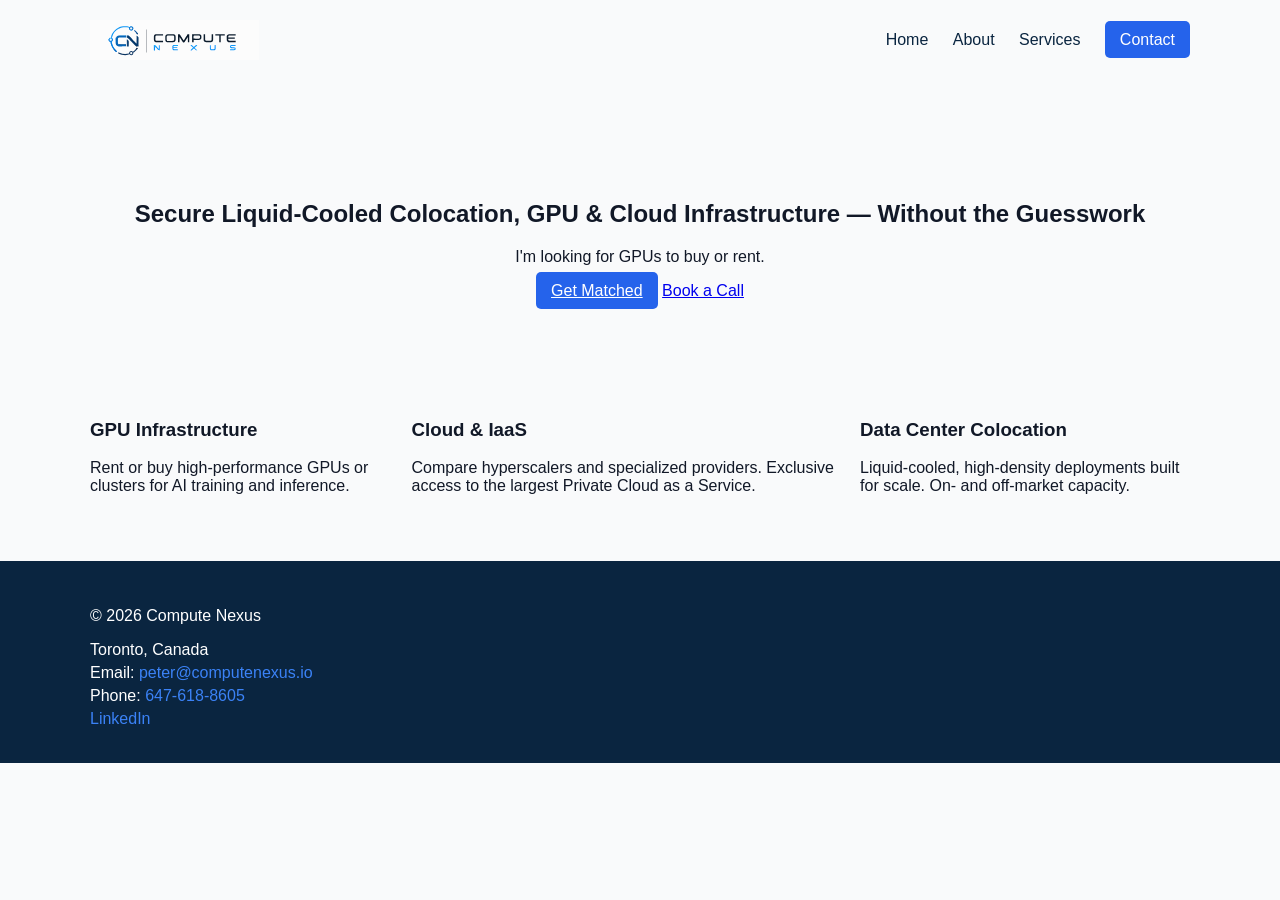
==== index.html @ 6c9318ee "Add files via upload Update homepage animation and mobile layout May 5 2026" ====
<!DOCTYPE html>
<html lang="en">
<head>
    <meta charset="UTF-8">
    <meta name="viewport" content="width=device-width, initial-scale=1.0">
    <title>Compute Nexus</title>

    <link rel="icon" type="image/png" href="assets/favicon-v2.png">
    <link href="https://fonts.googleapis.com/css2?family=Inter:wght@300;400;600;700&display=swap" rel="stylesheet">
    <link rel="stylesheet" href="css/styles.css">
</head>
<body>

<header>
    <div class="container nav">
        <img src="assets/logo.svg" alt="Compute Nexus Logo" class="logo">

        <nav>
            <a href="index.html">Home</a>
            <a href="about.html">About</a>
            <a href="services.html">Services</a>
            <a href="contact.html" class="btn">Contact</a>
        </nav>
    </div>
</header>

<section class="hero animated-bg">
    <div class="container hero-content">
        <h1>Secure Liquid-Cooled Colocation, GPU & Cloud Infrastructure — Without the Guesswork</h1>

        <p class="typing-line fade-line">
            <span id="typed-text"></span>
        </p>

        <div class="hero-buttons">
            <a href="contact.html" class="btn">Get Matched</a>
            <a href="contact.html" class="btn-outline">Book a Call</a>
        </div>
    </div>
</section>

<section class="features">
    <div class="container grid">
        <div class="card">
            <h3>GPU Infrastructure</h3>
            <p>Rent or buy high-performance GPUs or clusters for AI training and inference.</p>
        </div>

        <div class="card">
            <h3>Cloud & IaaS</h3>
            <p>Compare hyperscalers and specialized providers. Exclusive access to the largest Private Cloud as a Service.</p>
        </div>

        <div class="card">
            <h3>Data Center Colocation</h3>
            <p>Liquid-cooled, high-density deployments built for scale. On- and off-market capacity.</p>
        </div>
    </div>
</section>

<footer class="footer">
    <div class="container">
        <p>© 2026 Compute Nexus</p>
        <div class="footer-info">
            <p>Toronto, Canada</p>
            <p>Email: <a href="mailto:peter@computenexus.io">peter@computenexus.io</a></p>
            <p>Phone: <a href="tel:16476188605">647-618-8605</a></p>
            <p><a href="https://www.linkedin.com/company/compute-nexus/" target="_blank">LinkedIn</a></p>
        </div>
    </div>
</footer>

<script src="js/script.js"></script>
</body>
</html>
---- css/styles.css ----
body {
    font-family: Arial, sans-serif;
    margin: 0;
    background: #F9FAFB;
    color: #111827;
}

.container {
    width: 90%;
    max-width: 1100px;
    margin: auto;
}

.nav {
    display: flex;
    justify-content: space-between;
    align-items: center;
    padding: 20px 0;
}

.logo {
    height: 40px;
}

nav a {
    margin-left: 20px;
    text-decoration: none;
    color: #0A2540;
}

.btn {
    background: #2563EB;
    color: white;
    padding: 10px 15px;
    border-radius: 5px;
}

.hero {
    padding: 100px 0;
    text-align: center;
}

.grid {
    display: flex;
    gap: 20px;
}

.chatbox-placeholder {
    border: 2px dashed #ccc;
    padding: 40px;
    margin-top: 20px;
}

/* FORM */
form input, form textarea {
    display: block;
    width: 100%;
    margin-bottom: 10px;
    padding: 10px;
}

/* FOOTER */
.footer {
    background: #0A2540;
    color: white;
    padding: 30px 0;
    margin-top: 50px;
}

.footer a {
    color: #3B82F6;
    text-decoration: none;
}

.footer-info p {
    margin: 5px 0;
}
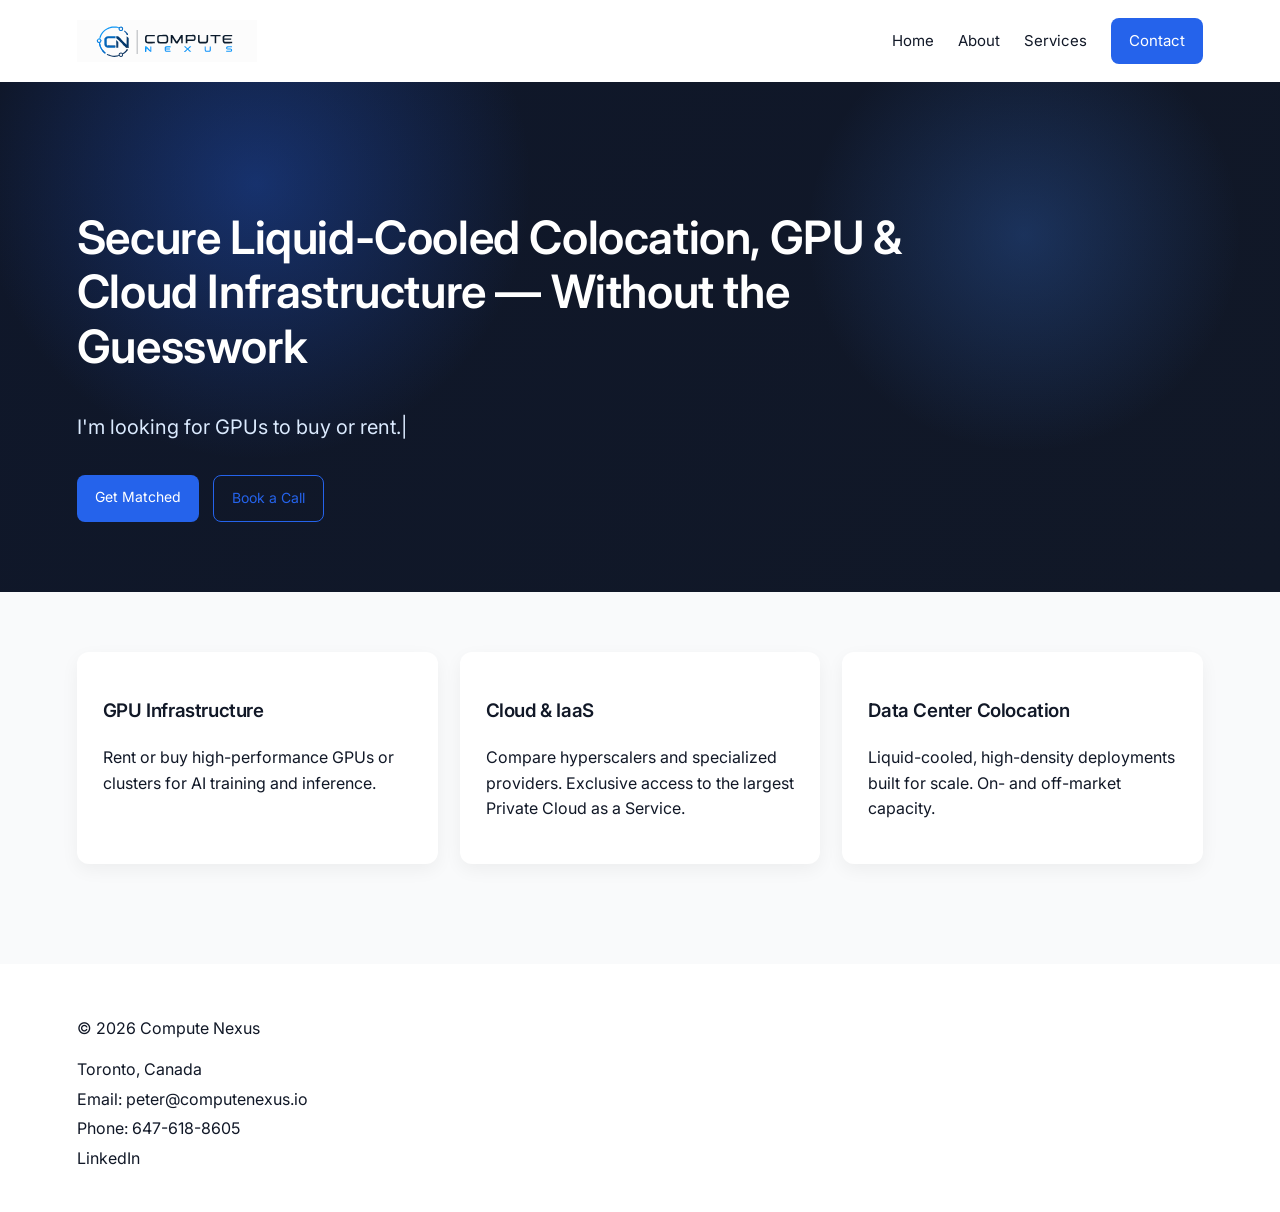
==== commit 314891f7: "Add files via upload corrected type animation and phone view (again)" ====
--- a/index.html
+++ b/index.html
@@ -15,11 +15,11 @@
     <div class="container nav">
         <img src="assets/logo.svg" alt="Compute Nexus Logo" class="logo">
 
-        <nav>
+        <nav class="main-nav">
             <a href="index.html">Home</a>
             <a href="about.html">About</a>
             <a href="services.html">Services</a>
-            <a href="contact.html" class="btn">Contact</a>
+            <a href="contact.html" class="btn nav-btn">Contact</a>
         </nav>
     </div>
 </header>
@@ -28,8 +28,8 @@
     <div class="container hero-content">
         <h1>Secure Liquid-Cooled Colocation, GPU & Cloud Infrastructure — Without the Guesswork</h1>
 
-        <p class="typing-line fade-line">
-            <span id="typed-text"></span>
+        <p class="typing-line">
+            <span id="typed-text"></span><span class="cursor">|</span>
         </p>
 
         <div class="hero-buttons">
--- a/css/styles.css
+++ b/css/styles.css
@@ -1,77 +1,231 @@
 body {
-    font-family: Arial, sans-serif;
+    font-family: 'Inter', sans-serif;
     margin: 0;
     background: #F9FAFB;
     color: #111827;
+    line-height: 1.6;
 }
 
 .container {
-    width: 90%;
-    max-width: 1100px;
-    margin: auto;
+    width: 88%;
+    max-width: 1180px;
+    margin: 0 auto;
+}
+
+h1, h2, h3 {
+    font-weight: 600;
+    letter-spacing: -0.4px;
+}
+
+a {
+    text-decoration: none;
+    color: inherit;
+}
+
+/* Header */
+header {
+    padding: 18px 0;
+    background: #ffffff;
+    position: sticky;
+    top: 0;
+    z-index: 50;
 }
 
 .nav {
     display: flex;
+    align-items: center;
     justify-content: space-between;
+}
+
+.logo {
+    max-width: 180px;
+    height: auto;
+}
+
+.main-nav {
+    display: flex;
     align-items: center;
-    padding: 20px 0;
-}
-
-.logo {
-    height: 40px;
-}
-
-nav a {
-    margin-left: 20px;
-    text-decoration: none;
-    color: #0A2540;
+    gap: 24px;
+    flex-wrap: nowrap;
+}
+
+.main-nav a {
+    font-size: 15px;
+    white-space: nowrap;
+}
+
+/* Buttons */
+.btn,
+.btn-outline {
+    padding: 11px 18px;
+    border-radius: 8px;
+    font-size: 14px;
+    display: inline-block;
+    white-space: nowrap;
 }
 
 .btn {
     background: #2563EB;
     color: white;
-    padding: 10px 15px;
-    border-radius: 5px;
-}
-
+}
+
+.btn-outline {
+    border: 1px solid #2563EB;
+    color: #2563EB;
+}
+
+/* Hero */
 .hero {
-    padding: 100px 0;
-    text-align: center;
+    padding: 90px 0 70px;
+    color: white;
+    background:
+        radial-gradient(circle at 20% 20%, rgba(37,99,235,0.35), transparent 25%),
+        radial-gradient(circle at 80% 30%, rgba(59,130,246,0.25), transparent 20%),
+        linear-gradient(135deg, #0f172a 0%, #111827 100%);
+}
+
+.hero h1 {
+    font-size: 46px;
+    line-height: 1.18;
+    max-width: 920px;
+}
+
+.typing-line {
+    font-size: 20px;
+    margin-top: 18px;
+    min-height: 36px;
+    color: #dbeafe;
+}
+
+.cursor {
+    animation: blink 0.9s infinite;
+}
+
+@keyframes blink {
+    50% {
+        opacity: 0;
+    }
+}
+
+.hero-buttons {
+    margin-top: 28px;
+    display: flex;
+    gap: 14px;
+}
+
+/* Features */
+.features {
+    padding: 60px 0;
 }
 
 .grid {
-    display: flex;
-    gap: 20px;
-}
-
-.chatbox-placeholder {
-    border: 2px dashed #ccc;
-    padding: 40px;
-    margin-top: 20px;
-}
-
-/* FORM */
-form input, form textarea {
-    display: block;
+    display: grid;
+    grid-template-columns: repeat(3, 1fr);
+    gap: 22px;
+}
+
+.card {
+    background: white;
+    padding: 26px;
+    border-radius: 12px;
+    box-shadow: 0 6px 18px rgba(0,0,0,0.05);
+}
+
+/* Footer */
+.footer {
+    padding: 36px 0;
+    background: #ffffff;
+    margin-top: 40px;
+}
+
+.footer-info p {
+    margin: 4px 0;
+}
+
+/* Forms */
+form input,
+form textarea,
+button {
     width: 100%;
-    margin-bottom: 10px;
-    padding: 10px;
-}
-
-/* FOOTER */
-.footer {
-    background: #0A2540;
+    box-sizing: border-box;
+    padding: 12px;
+    margin-bottom: 12px;
+    border-radius: 8px;
+    border: 1px solid #d1d5db;
+    font-family: inherit;
+}
+
+button {
+    background: #2563EB;
     color: white;
-    padding: 30px 0;
-    margin-top: 50px;
-}
-
-.footer a {
-    color: #3B82F6;
-    text-decoration: none;
-}
-
-.footer-info p {
-    margin: 5px 0;
+    border: none;
+    cursor: pointer;
+}
+
+/* Mobile */
+@media (max-width: 768px) {
+
+    .container {
+        width: 92%;
+    }
+
+    .nav {
+        flex-direction: column;
+        gap: 14px;
+    }
+
+    .main-nav {
+        width: 100%;
+        display: grid;
+        grid-template-columns: repeat(2, auto);
+        justify-content: center;
+        gap: 10px 12px;
+    }
+
+    .main-nav a {
+        text-align: center;
+        font-size: 14px;
+    }
+
+    .nav-btn {
+        padding-left: 14px;
+        padding-right: 14px;
+    }
+
+    .hero {
+        padding: 60px 0 48px;
+    }
+
+    .hero h1 {
+        font-size: 30px;
+        line-height: 1.22;
+        text-align: center;
+    }
+
+    .typing-line {
+        font-size: 16px;
+        text-align: center;
+        min-height: 56px;
+    }
+
+    .hero-buttons {
+        flex-direction: column;
+        align-items: center;
+    }
+
+    .grid {
+        grid-template-columns: 1fr;
+    }
+
+    .card {
+        padding: 20px;
+    }
+
+    .calendly-inline-widget {
+        height: 760px !important;
+    }
+
+    .logo {
+        max-width: 170px;
+    }
 }
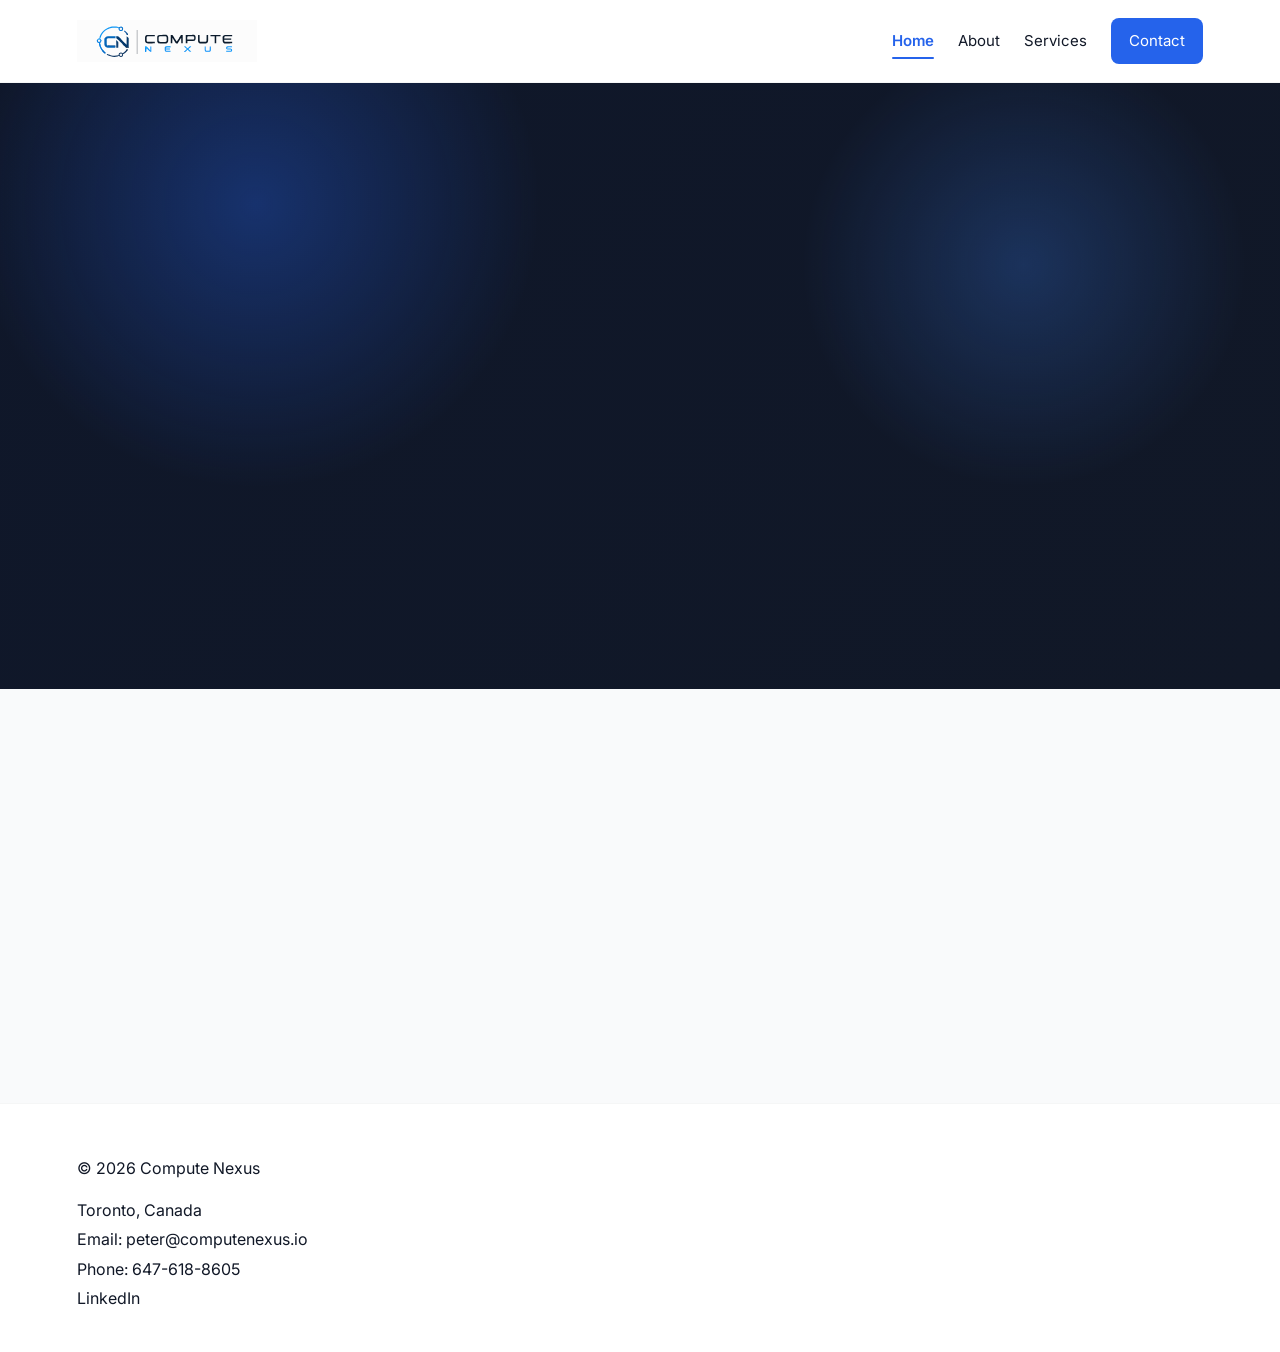
==== commit f9b5a1f1: "Add files via upload May 6th 2026, lots of tweaks" ====
--- a/index.html
+++ b/index.html
@@ -3,7 +3,9 @@
 <head>
     <meta charset="UTF-8">
     <meta name="viewport" content="width=device-width, initial-scale=1.0">
-    <title>Compute Nexus</title>
+    <title>Compute Nexus | GPU, Cloud & Colocation Advisory in Canada and the US</title>
+
+    <meta name="description" content="Toronto-based infrastructure advisory specializing in GPU sourcing, liquid-cooled colocation, cloud services, and AI-ready infrastructure across North America.">
 
     <link rel="icon" type="image/png" href="assets/favicon-v2.png">
     <link href="https://fonts.googleapis.com/css2?family=Inter:wght@300;400;600;700&display=swap" rel="stylesheet">
@@ -16,7 +18,7 @@
         <img src="assets/logo.svg" alt="Compute Nexus Logo" class="logo">
 
         <nav class="main-nav">
-            <a href="index.html">Home</a>
+            <a href="index.html" class="active">Home</a>
             <a href="about.html">About</a>
             <a href="services.html">Services</a>
             <a href="contact.html" class="btn nav-btn">Contact</a>
@@ -24,12 +26,18 @@
     </div>
 </header>
 
-<section class="hero animated-bg">
-    <div class="container hero-content">
+<section class="hero hero-home">
+    <div class="container hero-content fade-in">
         <h1>Secure Liquid-Cooled Colocation, GPU & Cloud Infrastructure — Without the Guesswork</h1>
 
         <p class="typing-line">
             <span id="typed-text"></span><span class="cursor">|</span>
+        </p>
+
+        <p style="max-width:760px; margin-top:18px;">
+            Toronto-based and North America focused, Compute Nexus provides
+            Canadian colocation consulting, North American GPU rental and sale,
+            and access to specialized global private cloud infrastructure.
         </p>
 
         <div class="hero-buttons">
@@ -41,19 +49,19 @@
 
 <section class="features">
     <div class="container grid">
-        <div class="card">
+        <div class="card fade-in">
             <h3>GPU Infrastructure</h3>
-            <p>Rent or buy high-performance GPUs or clusters for AI training and inference.</p>
+            <p>North American GPU rental and sale for AI training, inference, and large-scale compute workloads.</p>
         </div>
 
-        <div class="card">
+        <div class="card fade-in">
             <h3>Cloud & IaaS</h3>
-            <p>Compare hyperscalers and specialized providers. Exclusive access to the largest Private Cloud as a Service.</p>
+            <p>Compare hyperscalers and specialized providers. Access a global private cloud infrastructure broker model with flexible monthly terms.</p>
         </div>
 
-        <div class="card">
+        <div class="card fade-in">
             <h3>Data Center Colocation</h3>
-            <p>Liquid-cooled, high-density deployments built for scale. On- and off-market capacity.</p>
+            <p>Canadian colocation consulting for liquid-cooled, high-density deployments with on- and off-market capacity.</p>
         </div>
     </div>
 </section>
--- a/css/styles.css
+++ b/css/styles.css
@@ -25,10 +25,13 @@
 /* Header */
 header {
     padding: 18px 0;
-    background: #ffffff;
+    background: rgba(255, 255, 255, 0.92);
+    backdrop-filter: blur(8px);
+    -webkit-backdrop-filter: blur(8px);
     position: sticky;
     top: 0;
     z-index: 50;
+    border-bottom: 1px solid rgba(17, 24, 39, 0.04);
 }
 
 .nav {
@@ -52,6 +55,28 @@
 .main-nav a {
     font-size: 15px;
     white-space: nowrap;
+    transition: color 0.22s ease;
+}
+
+/* Active navigation */
+.main-nav a.active {
+    color: #2563EB;
+    font-weight: 600;
+}
+
+.main-nav a.active:not(.btn) {
+    position: relative;
+}
+
+.main-nav a.active:not(.btn)::after {
+    content: "";
+    position: absolute;
+    left: 0;
+    bottom: -6px;
+    width: 100%;
+    height: 2px;
+    background: #2563EB;
+    border-radius: 2px;
 }
 
 /* Buttons */
@@ -62,6 +87,9 @@
     font-size: 14px;
     display: inline-block;
     white-space: nowrap;
+    transition:
+        transform 0.22s ease,
+        box-shadow 0.22s ease;
 }
 
 .btn {
@@ -74,8 +102,15 @@
     color: #2563EB;
 }
 
-/* Hero */
+.btn:hover,
+.btn-outline:hover {
+    transform: translateY(-2px);
+}
+
+/* Homepage hero */
 .hero {
+    position: relative;
+    overflow: hidden;
     padding: 90px 0 70px;
     color: white;
     background:
@@ -113,33 +148,165 @@
     gap: 14px;
 }
 
-/* Features */
+/* Interior page hero */
+.page-hero {
+    position: relative;
+    overflow: hidden;
+    padding: 70px 0 50px;
+    color: white;
+    background: linear-gradient(135deg, #0f172a 0%, #111827 100%);
+}
+
+.page-hero::before,
+.page-hero::after {
+    content: "";
+    position: absolute;
+    inset: -20%;
+    pointer-events: none;
+}
+
+.page-hero::before {
+    background:
+        radial-gradient(circle at 25% 30%, rgba(37,99,235,0.40), transparent 20%),
+        radial-gradient(circle at 70% 70%, rgba(59,130,246,0.20), transparent 18%);
+    animation: heroFloatOne 18s ease-in-out infinite alternate;
+}
+
+.page-hero::after {
+    background:
+        radial-gradient(circle at 80% 25%, rgba(59,130,246,0.25), transparent 18%),
+        radial-gradient(circle at 40% 80%, rgba(37,99,235,0.18), transparent 16%);
+    animation: heroFloatTwo 22s ease-in-out infinite alternate;
+}
+
+.page-hero .container {
+    position: relative;
+    z-index: 2;
+}
+
+.page-hero h1 {
+    font-size: 42px;
+    line-height: 1.18;
+    max-width: 850px;
+}
+
+.page-hero p {
+    font-size: 18px;
+    color: #dbeafe;
+    max-width: 760px;
+    margin-top: 14px;
+}
+
+/* Hero variations */
+.hero-home::before {
+    animation-duration: 18s;
+}
+
+.hero-about::before {
+    opacity: 0.48;
+    animation-duration: 24s;
+}
+
+.hero-about::after {
+    opacity: 0.42;
+    animation-duration: 28s;
+}
+
+.hero-services::before {
+    opacity: 0.62;
+    animation-duration: 16s;
+}
+
+.hero-services::after {
+    opacity: 0.50;
+    animation-duration: 20s;
+}
+
+.hero-contact::before {
+    opacity: 0.44;
+    animation-duration: 26s;
+}
+
+.hero-contact::after {
+    opacity: 0.36;
+    animation-duration: 30s;
+}
+
+/* Hero animation */
+@keyframes heroFloatOne {
+    0% {
+        transform: translate3d(0, 0, 0) scale(1);
+    }
+    100% {
+        transform: translate3d(-24px, 18px, 0) scale(1.06);
+    }
+}
+
+@keyframes heroFloatTwo {
+    0% {
+        transform: translate3d(0, 0, 0) scale(1);
+    }
+    100% {
+        transform: translate3d(22px, -16px, 0) scale(1.04);
+    }
+}
+
+/* Sections */
+.page-section,
 .features {
-    padding: 60px 0;
-}
-
+    padding: 56px 0;
+}
+
+.page-section p,
+.page-section li {
+    font-size: 18px;
+    line-height: 1.7;
+}
+
+.page-section ul {
+    padding-left: 20px;
+}
+
+/* Grid */
 .grid {
     display: grid;
     grid-template-columns: repeat(3, 1fr);
     gap: 22px;
 }
 
+/* Cards */
 .card {
     background: white;
     padding: 26px;
     border-radius: 12px;
     box-shadow: 0 6px 18px rgba(0,0,0,0.05);
-}
-
-/* Footer */
-.footer {
-    padding: 36px 0;
-    background: #ffffff;
-    margin-top: 40px;
-}
-
-.footer-info p {
-    margin: 4px 0;
+    border: 1px solid rgba(17, 24, 39, 0.04);
+    transition:
+        transform 0.28s ease,
+        box-shadow 0.28s ease,
+        border-color 0.28s ease;
+    will-change: transform;
+    margin-bottom: 22px;
+}
+
+.card:hover {
+    transform: translateY(-6px);
+    box-shadow: 0 14px 32px rgba(0, 0, 0, 0.09);
+    border-color: rgba(37, 99, 235, 0.10);
+}
+
+/* Fade in */
+.fade-in {
+    opacity: 0;
+    transform: translateY(18px);
+    transition:
+        opacity 0.65s ease,
+        transform 0.65s ease;
+}
+
+.fade-in.visible {
+    opacity: 1;
+    transform: translateY(0);
 }
 
 /* Forms */
@@ -153,6 +320,12 @@
     border-radius: 8px;
     border: 1px solid #d1d5db;
     font-family: inherit;
+    font-size: 15px;
+}
+
+textarea {
+    min-height: 140px;
+    resize: vertical;
 }
 
 button {
@@ -160,6 +333,18 @@
     color: white;
     border: none;
     cursor: pointer;
+}
+
+/* Footer */
+.footer {
+    padding: 36px 0;
+    background: #ffffff;
+    margin-top: 40px;
+    border-top: 1px solid rgba(17, 24, 39, 0.04);
+}
+
+.footer-info p {
+    margin: 4px 0;
 }
 
 /* Mobile */
@@ -192,20 +377,23 @@
         padding-right: 14px;
     }
 
-    .hero {
-        padding: 60px 0 48px;
-    }
-
-    .hero h1 {
+    .hero,
+    .page-hero {
+        padding: 52px 0 42px;
+    }
+
+    .hero h1,
+    .page-hero h1 {
         font-size: 30px;
         line-height: 1.22;
         text-align: center;
     }
 
-    .typing-line {
+    .typing-line,
+    .page-hero p {
         font-size: 16px;
         text-align: center;
-        min-height: 56px;
+        min-height: 54px;
     }
 
     .hero-buttons {
@@ -217,10 +405,20 @@
         grid-template-columns: 1fr;
     }
 
+    .page-section p,
+    .page-section li {
+        font-size: 17px;
+        line-height: 1.65;
+    }
+
     .card {
         padding: 20px;
     }
 
+    .card:active {
+        transform: translateY(-2px);
+    }
+
     .calendly-inline-widget {
         height: 760px !important;
     }
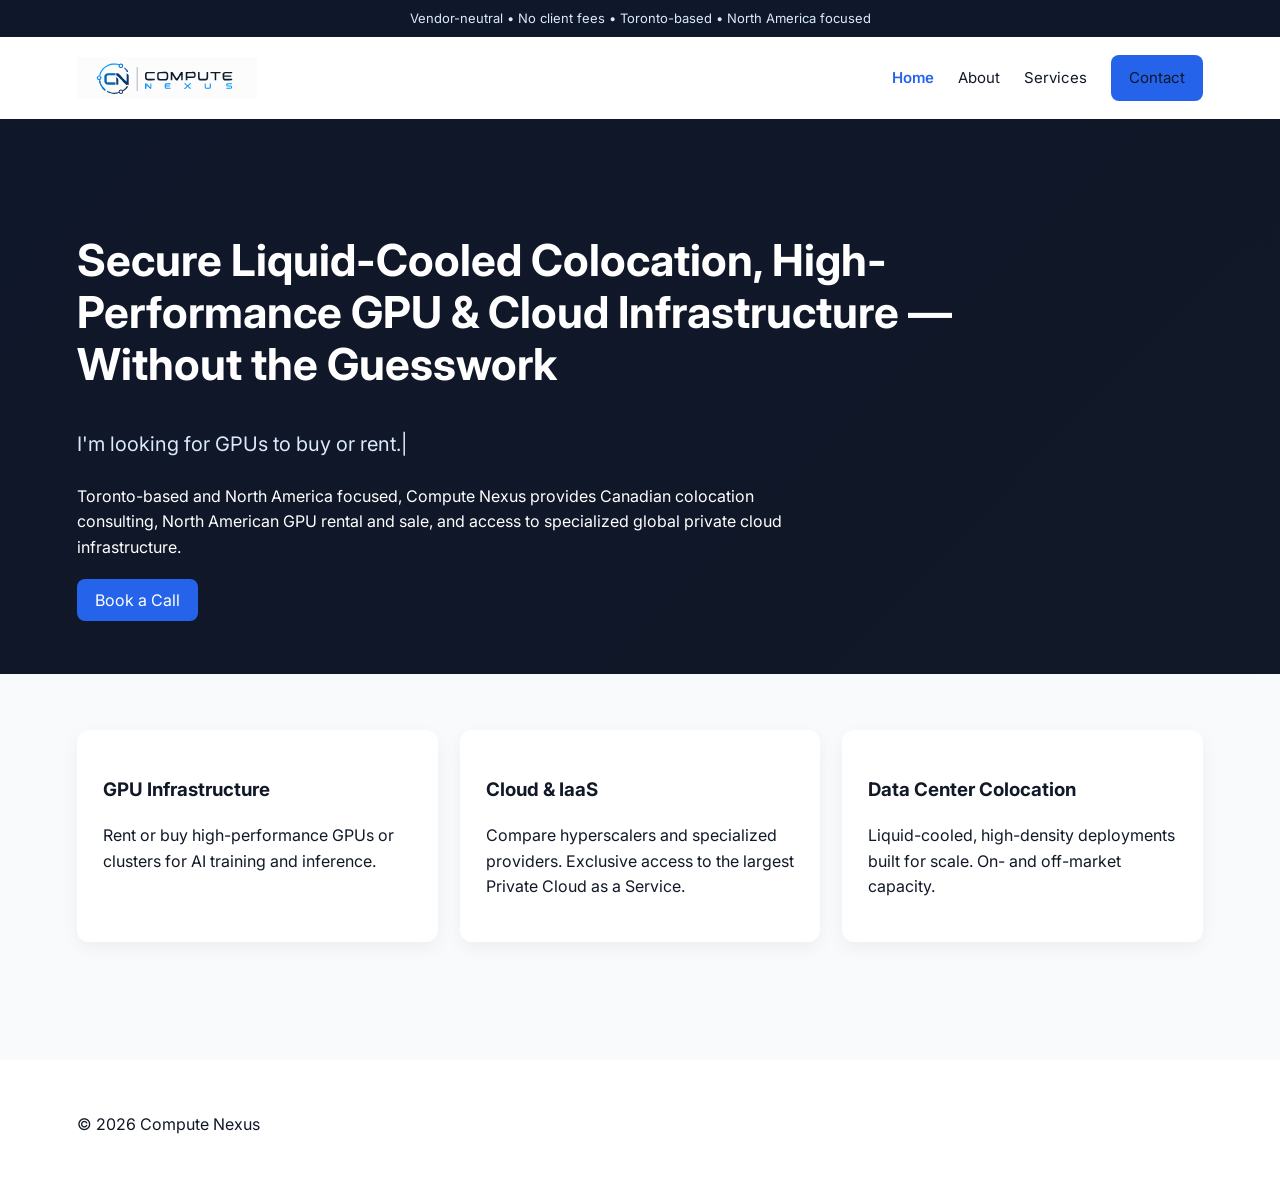
==== commit c0050245: "Add files via upload trying updates again" ====
--- a/index.html
+++ b/index.html
@@ -7,11 +7,24 @@
 
     <meta name="description" content="Toronto-based infrastructure advisory specializing in GPU sourcing, liquid-cooled colocation, cloud services, and AI-ready infrastructure across North America.">
 
+    <!-- Google tag (gtag.js) -->
+    <script async src="https://www.googletagmanager.com/gtag/js?id=G-DFV7FZLFPQ"></script>
+    <script>
+      window.dataLayer = window.dataLayer || [];
+      function gtag(){dataLayer.push(arguments);}
+      gtag('js', new Date());
+      gtag('config', 'G-DFV7FZLFPQ');
+    </script>
+
     <link rel="icon" type="image/png" href="assets/favicon-v2.png">
     <link href="https://fonts.googleapis.com/css2?family=Inter:wght@300;400;600;700&display=swap" rel="stylesheet">
     <link rel="stylesheet" href="css/styles.css">
 </head>
 <body>
+
+<div class="top-strip">
+    Vendor-neutral • No client fees • Toronto-based • North America focused
+</div>
 
 <header>
     <div class="container nav">
@@ -28,53 +41,57 @@
 
 <section class="hero hero-home">
     <div class="container hero-content fade-in">
-        <h1>Secure Liquid-Cooled Colocation, GPU & Cloud Infrastructure — Without the Guesswork</h1>
+
+        <h1>
+            Secure Liquid-Cooled Colocation, High-Performance GPU & Cloud Infrastructure — Without the Guesswork
+        </h1>
 
         <p class="typing-line">
             <span id="typed-text"></span><span class="cursor">|</span>
         </p>
 
         <p style="max-width:760px; margin-top:18px;">
-            Toronto-based and North America focused, Compute Nexus provides
-            Canadian colocation consulting, North American GPU rental and sale,
-            and access to specialized global private cloud infrastructure.
+            Toronto-based and North America focused, Compute Nexus provides Canadian colocation consulting,
+            North American GPU rental and sale, and access to specialized global private cloud infrastructure.
         </p>
 
         <div class="hero-buttons">
-            <a href="contact.html" class="btn">Get Matched</a>
-            <a href="contact.html" class="btn-outline">Book a Call</a>
+            <a href="contact.html" class="btn">Book a Call</a>
         </div>
+
     </div>
 </section>
 
 <section class="features">
     <div class="container grid">
+
         <div class="card fade-in">
             <h3>GPU Infrastructure</h3>
-            <p>North American GPU rental and sale for AI training, inference, and large-scale compute workloads.</p>
+            <p>
+                Rent or buy high-performance GPUs or clusters for AI training and inference.
+            </p>
         </div>
 
         <div class="card fade-in">
             <h3>Cloud & IaaS</h3>
-            <p>Compare hyperscalers and specialized providers. Access a global private cloud infrastructure broker model with flexible monthly terms.</p>
+            <p>
+                Compare hyperscalers and specialized providers. Exclusive access to the largest Private Cloud as a Service.
+            </p>
         </div>
 
         <div class="card fade-in">
             <h3>Data Center Colocation</h3>
-            <p>Canadian colocation consulting for liquid-cooled, high-density deployments with on- and off-market capacity.</p>
+            <p>
+                Liquid-cooled, high-density deployments built for scale. On- and off-market capacity.
+            </p>
         </div>
+
     </div>
 </section>
 
 <footer class="footer">
     <div class="container">
         <p>© 2026 Compute Nexus</p>
-        <div class="footer-info">
-            <p>Toronto, Canada</p>
-            <p>Email: <a href="mailto:peter@computenexus.io">peter@computenexus.io</a></p>
-            <p>Phone: <a href="tel:16476188605">647-618-8605</a></p>
-            <p><a href="https://www.linkedin.com/company/compute-nexus/" target="_blank">LinkedIn</a></p>
-        </div>
     </div>
 </footer>
 
--- a/css/styles.css
+++ b/css/styles.css
@@ -12,115 +12,72 @@
     margin: 0 auto;
 }
 
-h1, h2, h3 {
-    font-weight: 600;
-    letter-spacing: -0.4px;
+.top-strip {
+    background: #0f172a;
+    color: #dbeafe;
+    font-size: 13px;
+    padding: 8px 0;
+    text-align: center;
 }
 
-a {
-    text-decoration: none;
-    color: inherit;
-}
-
-/* Header */
 header {
     padding: 18px 0;
-    background: rgba(255, 255, 255, 0.92);
+    background: rgba(255,255,255,0.94);
     backdrop-filter: blur(8px);
-    -webkit-backdrop-filter: blur(8px);
     position: sticky;
     top: 0;
     z-index: 50;
-    border-bottom: 1px solid rgba(17, 24, 39, 0.04);
 }
 
 .nav {
     display: flex;
+    justify-content: space-between;
     align-items: center;
-    justify-content: space-between;
 }
 
 .logo {
     max-width: 180px;
-    height: auto;
 }
 
 .main-nav {
     display: flex;
+    gap: 24px;
     align-items: center;
-    gap: 24px;
-    flex-wrap: nowrap;
 }
 
 .main-nav a {
+    text-decoration: none;
+    color: #111827;
     font-size: 15px;
-    white-space: nowrap;
-    transition: color 0.22s ease;
 }
 
-/* Active navigation */
 .main-nav a.active {
     color: #2563EB;
     font-weight: 600;
 }
 
-.main-nav a.active:not(.btn) {
-    position: relative;
-}
-
-.main-nav a.active:not(.btn)::after {
-    content: "";
-    position: absolute;
-    left: 0;
-    bottom: -6px;
-    width: 100%;
-    height: 2px;
-    background: #2563EB;
-    border-radius: 2px;
-}
-
-/* Buttons */
-.btn,
-.btn-outline {
-    padding: 11px 18px;
-    border-radius: 8px;
-    font-size: 14px;
-    display: inline-block;
-    white-space: nowrap;
-    transition:
-        transform 0.22s ease,
-        box-shadow 0.22s ease;
+.main-nav a.btn.active {
+    color: white;
 }
 
 .btn {
     background: #2563EB;
     color: white;
+    padding: 11px 18px;
+    border-radius: 8px;
+    text-decoration: none;
 }
 
-.btn-outline {
-    border: 1px solid #2563EB;
-    color: #2563EB;
+.hero,
+.page-hero {
+    padding: 80px 0 60px;
+    background: linear-gradient(135deg, #0f172a 0%, #111827 100%);
+    color: white;
 }
 
-.btn:hover,
-.btn-outline:hover {
-    transform: translateY(-2px);
-}
-
-/* Homepage hero */
-.hero {
-    position: relative;
-    overflow: hidden;
-    padding: 90px 0 70px;
-    color: white;
-    background:
-        radial-gradient(circle at 20% 20%, rgba(37,99,235,0.35), transparent 25%),
-        radial-gradient(circle at 80% 30%, rgba(59,130,246,0.25), transparent 20%),
-        linear-gradient(135deg, #0f172a 0%, #111827 100%);
-}
-
-.hero h1 {
-    font-size: 46px;
+.hero h1,
+.page-hero h1 {
+    font-size: 44px;
     line-height: 1.18;
     max-width: 920px;
 }
@@ -132,184 +89,35 @@
     color: #dbeafe;
 }
 
-.cursor {
-    animation: blink 0.9s infinite;
+.hero-buttons {
+    margin-top: 28px;
 }
 
-@keyframes blink {
-    50% {
-        opacity: 0;
-    }
-}
-
-.hero-buttons {
-    margin-top: 28px;
-    display: flex;
-    gap: 14px;
-}
-
-/* Interior page hero */
-.page-hero {
-    position: relative;
-    overflow: hidden;
-    padding: 70px 0 50px;
-    color: white;
-    background: linear-gradient(135deg, #0f172a 0%, #111827 100%);
-}
-
-.page-hero::before,
-.page-hero::after {
-    content: "";
-    position: absolute;
-    inset: -20%;
-    pointer-events: none;
-}
-
-.page-hero::before {
-    background:
-        radial-gradient(circle at 25% 30%, rgba(37,99,235,0.40), transparent 20%),
-        radial-gradient(circle at 70% 70%, rgba(59,130,246,0.20), transparent 18%);
-    animation: heroFloatOne 18s ease-in-out infinite alternate;
-}
-
-.page-hero::after {
-    background:
-        radial-gradient(circle at 80% 25%, rgba(59,130,246,0.25), transparent 18%),
-        radial-gradient(circle at 40% 80%, rgba(37,99,235,0.18), transparent 16%);
-    animation: heroFloatTwo 22s ease-in-out infinite alternate;
-}
-
-.page-hero .container {
-    position: relative;
-    z-index: 2;
-}
-
-.page-hero h1 {
-    font-size: 42px;
-    line-height: 1.18;
-    max-width: 850px;
-}
-
-.page-hero p {
-    font-size: 18px;
-    color: #dbeafe;
-    max-width: 760px;
-    margin-top: 14px;
-}
-
-/* Hero variations */
-.hero-home::before {
-    animation-duration: 18s;
-}
-
-.hero-about::before {
-    opacity: 0.48;
-    animation-duration: 24s;
-}
-
-.hero-about::after {
-    opacity: 0.42;
-    animation-duration: 28s;
-}
-
-.hero-services::before {
-    opacity: 0.62;
-    animation-duration: 16s;
-}
-
-.hero-services::after {
-    opacity: 0.50;
-    animation-duration: 20s;
-}
-
-.hero-contact::before {
-    opacity: 0.44;
-    animation-duration: 26s;
-}
-
-.hero-contact::after {
-    opacity: 0.36;
-    animation-duration: 30s;
-}
-
-/* Hero animation */
-@keyframes heroFloatOne {
-    0% {
-        transform: translate3d(0, 0, 0) scale(1);
-    }
-    100% {
-        transform: translate3d(-24px, 18px, 0) scale(1.06);
-    }
-}
-
-@keyframes heroFloatTwo {
-    0% {
-        transform: translate3d(0, 0, 0) scale(1);
-    }
-    100% {
-        transform: translate3d(22px, -16px, 0) scale(1.04);
-    }
-}
-
-/* Sections */
-.page-section,
-.features {
+.features,
+.page-section {
     padding: 56px 0;
 }
 
-.page-section p,
-.page-section li {
-    font-size: 18px;
-    line-height: 1.7;
-}
-
-.page-section ul {
-    padding-left: 20px;
-}
-
-/* Grid */
 .grid {
     display: grid;
     grid-template-columns: repeat(3, 1fr);
     gap: 22px;
 }
 
-/* Cards */
 .card {
     background: white;
     padding: 26px;
     border-radius: 12px;
     box-shadow: 0 6px 18px rgba(0,0,0,0.05);
-    border: 1px solid rgba(17, 24, 39, 0.04);
-    transition:
-        transform 0.28s ease,
-        box-shadow 0.28s ease,
-        border-color 0.28s ease;
-    will-change: transform;
     margin-bottom: 22px;
 }
 
-.card:hover {
-    transform: translateY(-6px);
-    box-shadow: 0 14px 32px rgba(0, 0, 0, 0.09);
-    border-color: rgba(37, 99, 235, 0.10);
+.footer {
+    padding: 36px 0;
+    background: white;
+    margin-top: 40px;
 }
 
-/* Fade in */
-.fade-in {
-    opacity: 0;
-    transform: translateY(18px);
-    transition:
-        opacity 0.65s ease,
-        transform 0.65s ease;
-}
-
-.fade-in.visible {
-    opacity: 1;
-    transform: translateY(0);
-}
-
-/* Forms */
 form input,
 form textarea,
 button {
@@ -320,12 +128,6 @@
     border-radius: 8px;
     border: 1px solid #d1d5db;
     font-family: inherit;
-    font-size: 15px;
-}
-
-textarea {
-    min-height: 140px;
-    resize: vertical;
 }
 
 button {
@@ -335,25 +137,12 @@
     cursor: pointer;
 }
 
-/* Footer */
-.footer {
-    padding: 36px 0;
-    background: #ffffff;
-    margin-top: 40px;
-    border-top: 1px solid rgba(17, 24, 39, 0.04);
+.email-direct {
+    margin-top: 16px;
+    font-size: 15px;
 }
 
-.footer-info p {
-    margin: 4px 0;
-}
-
-/* Mobile */
 @media (max-width: 768px) {
-
-    .container {
-        width: 92%;
-    }
-
     .nav {
         flex-direction: column;
         gap: 14px;
@@ -367,63 +156,13 @@
         gap: 10px 12px;
     }
 
-    .main-nav a {
-        text-align: center;
-        font-size: 14px;
-    }
-
-    .nav-btn {
-        padding-left: 14px;
-        padding-right: 14px;
-    }
-
-    .hero,
-    .page-hero {
-        padding: 52px 0 42px;
-    }
-
     .hero h1,
     .page-hero h1 {
         font-size: 30px;
-        line-height: 1.22;
         text-align: center;
-    }
-
-    .typing-line,
-    .page-hero p {
-        font-size: 16px;
-        text-align: center;
-        min-height: 54px;
-    }
-
-    .hero-buttons {
-        flex-direction: column;
-        align-items: center;
     }
 
     .grid {
         grid-template-columns: 1fr;
     }
-
-    .page-section p,
-    .page-section li {
-        font-size: 17px;
-        line-height: 1.65;
-    }
-
-    .card {
-        padding: 20px;
-    }
-
-    .card:active {
-        transform: translateY(-2px);
-    }
-
-    .calendly-inline-widget {
-        height: 760px !important;
-    }
-
-    .logo {
-        max-width: 170px;
-    }
 }
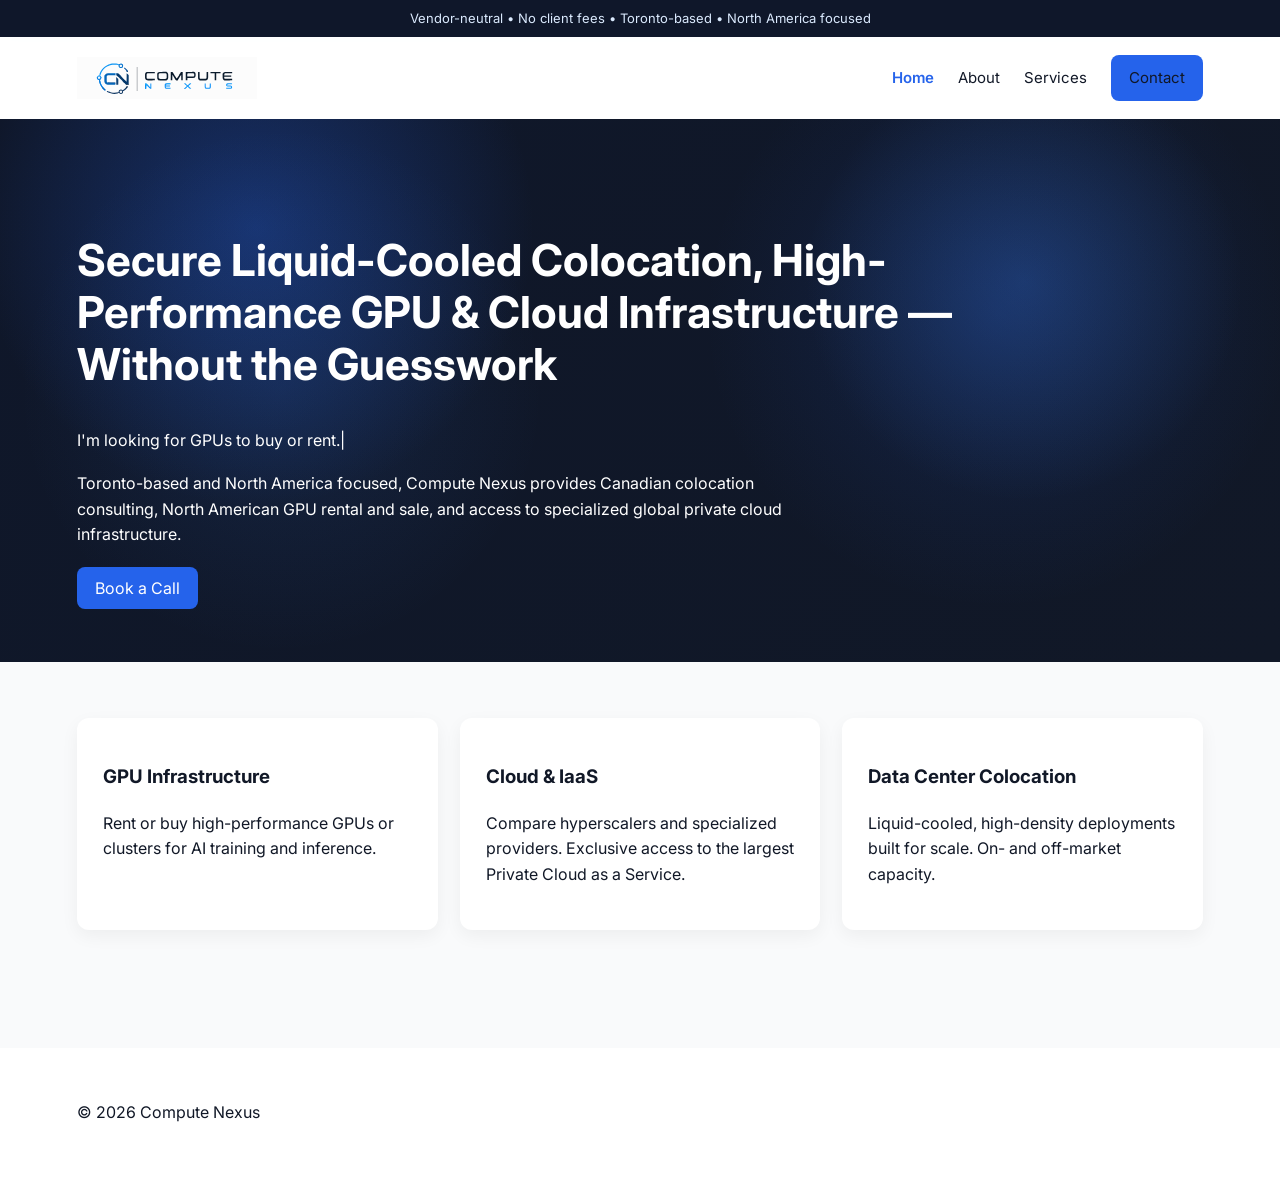
==== commit 1c14e4f7: "Add files via upload" ====
--- a/index.html
+++ b/index.html
@@ -22,9 +22,7 @@
 </head>
 <body>
 
-<div class="top-strip">
-    Vendor-neutral • No client fees • Toronto-based • North America focused
-</div>
+<div class="top-strip">Vendor-neutral • No client fees • Toronto-based • North America focused</div>
 
 <header>
     <div class="container nav">
@@ -42,9 +40,7 @@
 <section class="hero hero-home">
     <div class="container hero-content fade-in">
 
-        <h1>
-            Secure Liquid-Cooled Colocation, High-Performance GPU & Cloud Infrastructure — Without the Guesswork
-        </h1>
+        <h1>Secure Liquid-Cooled Colocation, High-Performance GPU & Cloud Infrastructure — Without the Guesswork</h1>
 
         <p class="typing-line">
             <span id="typed-text"></span><span class="cursor">|</span>
@@ -64,28 +60,20 @@
 
 <section class="features">
     <div class="container grid">
-
-        <div class="card fade-in">
+        <div class="card">
             <h3>GPU Infrastructure</h3>
-            <p>
-                Rent or buy high-performance GPUs or clusters for AI training and inference.
-            </p>
+            <p>Rent or buy high-performance GPUs or clusters for AI training and inference.</p>
         </div>
 
-        <div class="card fade-in">
+        <div class="card">
             <h3>Cloud & IaaS</h3>
-            <p>
-                Compare hyperscalers and specialized providers. Exclusive access to the largest Private Cloud as a Service.
-            </p>
+            <p>Compare hyperscalers and specialized providers. Exclusive access to the largest Private Cloud as a Service.</p>
         </div>
 
-        <div class="card fade-in">
+        <div class="card">
             <h3>Data Center Colocation</h3>
-            <p>
-                Liquid-cooled, high-density deployments built for scale. On- and off-market capacity.
-            </p>
+            <p>Liquid-cooled, high-density deployments built for scale. On- and off-market capacity.</p>
         </div>
-
     </div>
 </section>
 
--- a/css/styles.css
+++ b/css/styles.css
@@ -70,9 +70,35 @@
 
 .hero,
 .page-hero {
+    position: relative;
+    overflow: hidden;
     padding: 80px 0 60px;
-    background: linear-gradient(135deg, #0f172a 0%, #111827 100%);
     color: white;
+    background:
+        radial-gradient(circle at 20% 20%, rgba(37,99,235,0.35), transparent 25%),
+        radial-gradient(circle at 80% 30%, rgba(59,130,246,0.25), transparent 20%),
+        linear-gradient(135deg, #0f172a 0%, #111827 100%);
+}
+
+.hero::before,
+.page-hero::before {
+    content: "";
+    position: absolute;
+    inset: -20%;
+    background:
+        radial-gradient(circle at 30% 50%, rgba(59,130,246,0.12), transparent 20%),
+        radial-gradient(circle at 70% 40%, rgba(37,99,235,0.16), transparent 22%);
+    animation: drift 18s ease-in-out infinite alternate;
+    pointer-events: none;
+}
+
+@keyframes drift {
+    0% {
+        transform: translate3d(0,0,0) scale(1);
+    }
+    100% {
+        transform: translate3d(-24px,16px,0) scale(1.06);
+    }
 }
 
 .hero h1,
@@ -80,17 +106,20 @@
     font-size: 44px;
     line-height: 1.18;
     max-width: 920px;
+    position: relative;
+    z-index: 2;
 }
 
-.typing-line {
-    font-size: 20px;
-    margin-top: 18px;
-    min-height: 36px;
-    color: #dbeafe;
+.hero p,
+.page-hero p {
+    position: relative;
+    z-index: 2;
 }
 
 .hero-buttons {
     margin-top: 28px;
+    position: relative;
+    z-index: 2;
 }
 
 .features,
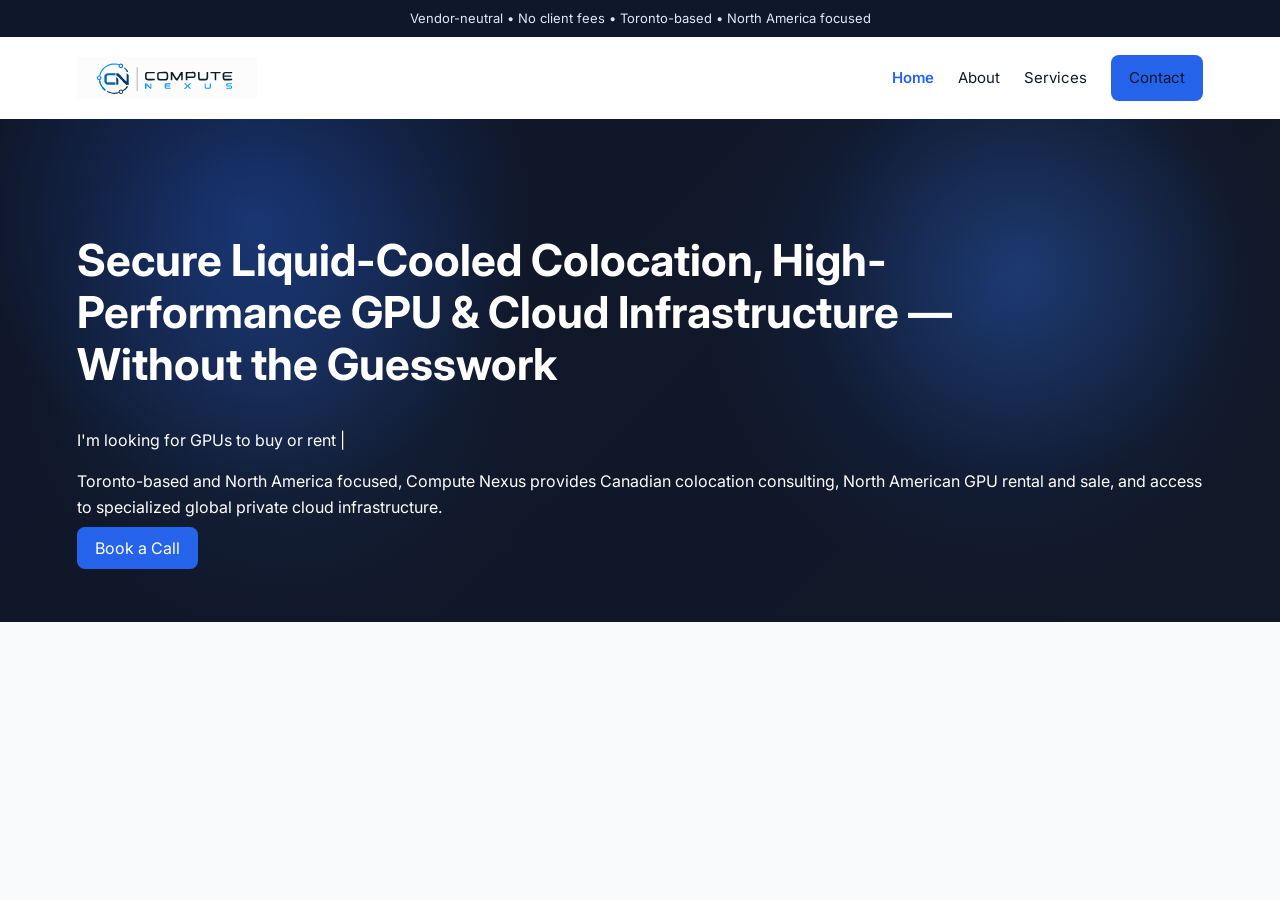
==== commit 18c0b422: "Final favicon update" ====
--- a/index.html
+++ b/index.html
@@ -1,88 +1,83 @@
-<!DOCTYPE html>
-<html lang="en">
-<head>
-    <meta charset="UTF-8">
-    <meta name="viewport" content="width=device-width, initial-scale=1.0">
-    <title>Compute Nexus | GPU, Cloud & Colocation Advisory in Canada and the US</title>
-
-    <meta name="description" content="Toronto-based infrastructure advisory specializing in GPU sourcing, liquid-cooled colocation, cloud services, and AI-ready infrastructure across North America.">
-
-    <!-- Google tag (gtag.js) -->
-    <script async src="https://www.googletagmanager.com/gtag/js?id=G-DFV7FZLFPQ"></script>
-    <script>
-      window.dataLayer = window.dataLayer || [];
-      function gtag(){dataLayer.push(arguments);}
-      gtag('js', new Date());
-      gtag('config', 'G-DFV7FZLFPQ');
-    </script>
-
-    <link rel="icon" type="image/png" href="assets/favicon-v2.png">
-    <link href="https://fonts.googleapis.com/css2?family=Inter:wght@300;400;600;700&display=swap" rel="stylesheet">
-    <link rel="stylesheet" href="css/styles.css">
-</head>
-<body>
-
-<div class="top-strip">Vendor-neutral • No client fees • Toronto-based • North America focused</div>
-
-<header>
-    <div class="container nav">
-        <img src="assets/logo.svg" alt="Compute Nexus Logo" class="logo">
-
-        <nav class="main-nav">
-            <a href="index.html" class="active">Home</a>
-            <a href="about.html">About</a>
-            <a href="services.html">Services</a>
-            <a href="contact.html" class="btn nav-btn">Contact</a>
-        </nav>
-    </div>
-</header>
-
-<section class="hero hero-home">
-    <div class="container hero-content fade-in">
-
-        <h1>Secure Liquid-Cooled Colocation, High-Performance GPU & Cloud Infrastructure — Without the Guesswork</h1>
-
-        <p class="typing-line">
-            <span id="typed-text"></span><span class="cursor">|</span>
-        </p>
-
-        <p style="max-width:760px; margin-top:18px;">
-            Toronto-based and North America focused, Compute Nexus provides Canadian colocation consulting,
-            North American GPU rental and sale, and access to specialized global private cloud infrastructure.
-        </p>
-
-        <div class="hero-buttons">
-            <a href="contact.html" class="btn">Book a Call</a>
-        </div>
-
-    </div>
-</section>
-
-<section class="features">
-    <div class="container grid">
-        <div class="card">
-            <h3>GPU Infrastructure</h3>
-            <p>Rent or buy high-performance GPUs or clusters for AI training and inference.</p>
-        </div>
-
-        <div class="card">
-            <h3>Cloud & IaaS</h3>
-            <p>Compare hyperscalers and specialized providers. Exclusive access to the largest Private Cloud as a Service.</p>
-        </div>
-
-        <div class="card">
-            <h3>Data Center Colocation</h3>
-            <p>Liquid-cooled, high-density deployments built for scale. On- and off-market capacity.</p>
-        </div>
-    </div>
-</section>
-
-<footer class="footer">
-    <div class="container">
-        <p>© 2026 Compute Nexus</p>
-    </div>
-</footer>
-
-<script src="js/script.js"></script>
-</body>
+<!DOCTYPE html>
+<html lang="en">
+
+<head>
+<meta charset="UTF-8">
+<meta name="viewport" content="width=device-width, initial-scale=1.0">
+
+<title>Compute Nexus | GPU, Cloud & Colocation Advisory in Canada and the US</title>
+
+<meta name="description"
+content="Toronto-based infrastructure advisory specializing in GPU sourcing, liquid-cooled colocation, cloud services, and AI-ready infrastructure across North America.">
+
+<!-- Google Analytics -->
+<script async src="https://www.googletagmanager.com/gtag/js?id=G-HRFWMETFZD"></script>
+<script>
+window.dataLayer = window.dataLayer || [];
+function gtag(){dataLayer.push(arguments);}
+gtag('js', new Date());
+gtag('config', 'G-HRFWMETFZD');
+</script>
+
+<!-- Favicon -->
+<link rel="icon" href="assets/favicon.ico?v=3">
+<link rel="icon" type="image/png" sizes="32x32" href="assets/favicon-32x32.png?v=3">
+<link rel="apple-touch-icon" href="assets/apple-touch-icon.png?v=3">
+
+<link rel="stylesheet" href="css/styles.css">
+<link rel="preconnect" href="https://fonts.googleapis.com">
+<link href="https://fonts.googleapis.com/css2?family=Inter:wght@300;400;600;700&display=swap" rel="stylesheet">
+
+</head>
+
+<body>
+
+<div class="top-strip">
+Vendor-neutral • No client fees • Toronto-based • North America focused
+</div>
+
+<header>
+<div class="container nav">
+
+<img src="assets/logo.svg" alt="Compute Nexus Logo" class="logo">
+
+<nav class="main-nav">
+<a href="index.html" class="active">Home</a>
+<a href="about.html">About</a>
+<a href="services.html">Services</a>
+<a href="contact.html" class="btn nav-btn">Contact</a>
+</nav>
+
+</div>
+</header>
+
+<section class="hero hero-home">
+
+<div class="container hero-content">
+
+<h1>
+Secure Liquid-Cooled Colocation, High-Performance GPU & Cloud Infrastructure — Without the Guesswork
+</h1>
+
+<p class="typing-line">
+<span id="typed-text"></span>
+<span class="cursor">|</span>
+</p>
+
+<p>
+Toronto-based and North America focused, Compute Nexus provides Canadian colocation consulting,
+North American GPU rental and sale, and access to specialized global private cloud infrastructure.
+</p>
+
+<a href="contact.html" class="btn">
+Book a Call
+</a>
+
+</div>
+
+</section>
+
+<script src="js/script.js"></script>
+
+</body>
 </html>
--- a/css/styles.css
+++ b/css/styles.css
@@ -1,197 +1,197 @@
-body {
-    font-family: 'Inter', sans-serif;
-    margin: 0;
-    background: #F9FAFB;
-    color: #111827;
-    line-height: 1.6;
-}
-
-.container {
-    width: 88%;
-    max-width: 1180px;
-    margin: 0 auto;
-}
-
-.top-strip {
-    background: #0f172a;
-    color: #dbeafe;
-    font-size: 13px;
-    padding: 8px 0;
-    text-align: center;
-}
-
-header {
-    padding: 18px 0;
-    background: rgba(255,255,255,0.94);
-    backdrop-filter: blur(8px);
-    position: sticky;
-    top: 0;
-    z-index: 50;
-}
-
-.nav {
-    display: flex;
-    justify-content: space-between;
-    align-items: center;
-}
-
-.logo {
-    max-width: 180px;
-}
-
-.main-nav {
-    display: flex;
-    gap: 24px;
-    align-items: center;
-}
-
-.main-nav a {
-    text-decoration: none;
-    color: #111827;
-    font-size: 15px;
-}
-
-.main-nav a.active {
-    color: #2563EB;
-    font-weight: 600;
-}
-
-.main-nav a.btn.active {
-    color: white;
-}
-
-.btn {
-    background: #2563EB;
-    color: white;
-    padding: 11px 18px;
-    border-radius: 8px;
-    text-decoration: none;
-}
-
-.hero,
-.page-hero {
-    position: relative;
-    overflow: hidden;
-    padding: 80px 0 60px;
-    color: white;
-    background:
-        radial-gradient(circle at 20% 20%, rgba(37,99,235,0.35), transparent 25%),
-        radial-gradient(circle at 80% 30%, rgba(59,130,246,0.25), transparent 20%),
-        linear-gradient(135deg, #0f172a 0%, #111827 100%);
-}
-
-.hero::before,
-.page-hero::before {
-    content: "";
-    position: absolute;
-    inset: -20%;
-    background:
-        radial-gradient(circle at 30% 50%, rgba(59,130,246,0.12), transparent 20%),
-        radial-gradient(circle at 70% 40%, rgba(37,99,235,0.16), transparent 22%);
-    animation: drift 18s ease-in-out infinite alternate;
-    pointer-events: none;
-}
-
-@keyframes drift {
-    0% {
-        transform: translate3d(0,0,0) scale(1);
-    }
-    100% {
-        transform: translate3d(-24px,16px,0) scale(1.06);
-    }
-}
-
-.hero h1,
-.page-hero h1 {
-    font-size: 44px;
-    line-height: 1.18;
-    max-width: 920px;
-    position: relative;
-    z-index: 2;
-}
-
-.hero p,
-.page-hero p {
-    position: relative;
-    z-index: 2;
-}
-
-.hero-buttons {
-    margin-top: 28px;
-    position: relative;
-    z-index: 2;
-}
-
-.features,
-.page-section {
-    padding: 56px 0;
-}
-
-.grid {
-    display: grid;
-    grid-template-columns: repeat(3, 1fr);
-    gap: 22px;
-}
-
-.card {
-    background: white;
-    padding: 26px;
-    border-radius: 12px;
-    box-shadow: 0 6px 18px rgba(0,0,0,0.05);
-    margin-bottom: 22px;
-}
-
-.footer {
-    padding: 36px 0;
-    background: white;
-    margin-top: 40px;
-}
-
-form input,
-form textarea,
-button {
-    width: 100%;
-    box-sizing: border-box;
-    padding: 12px;
-    margin-bottom: 12px;
-    border-radius: 8px;
-    border: 1px solid #d1d5db;
-    font-family: inherit;
-}
-
-button {
-    background: #2563EB;
-    color: white;
-    border: none;
-    cursor: pointer;
-}
-
-.email-direct {
-    margin-top: 16px;
-    font-size: 15px;
-}
-
-@media (max-width: 768px) {
-    .nav {
-        flex-direction: column;
-        gap: 14px;
-    }
-
-    .main-nav {
-        width: 100%;
-        display: grid;
-        grid-template-columns: repeat(2, auto);
-        justify-content: center;
-        gap: 10px 12px;
-    }
-
-    .hero h1,
-    .page-hero h1 {
-        font-size: 30px;
-        text-align: center;
-    }
-
-    .grid {
-        grid-template-columns: 1fr;
-    }
+body {
+    font-family: 'Inter', sans-serif;
+    margin: 0;
+    background: #F9FAFB;
+    color: #111827;
+    line-height: 1.6;
+}
+
+.container {
+    width: 88%;
+    max-width: 1180px;
+    margin: 0 auto;
+}
+
+.top-strip {
+    background: #0f172a;
+    color: #dbeafe;
+    font-size: 13px;
+    padding: 8px 0;
+    text-align: center;
+}
+
+header {
+    padding: 18px 0;
+    background: rgba(255,255,255,0.94);
+    backdrop-filter: blur(8px);
+    position: sticky;
+    top: 0;
+    z-index: 50;
+}
+
+.nav {
+    display: flex;
+    justify-content: space-between;
+    align-items: center;
+}
+
+.logo {
+    max-width: 180px;
+}
+
+.main-nav {
+    display: flex;
+    gap: 24px;
+    align-items: center;
+}
+
+.main-nav a {
+    text-decoration: none;
+    color: #111827;
+    font-size: 15px;
+}
+
+.main-nav a.active {
+    color: #2563EB;
+    font-weight: 600;
+}
+
+.main-nav a.btn.active {
+    color: white;
+}
+
+.btn {
+    background: #2563EB;
+    color: white;
+    padding: 11px 18px;
+    border-radius: 8px;
+    text-decoration: none;
+}
+
+.hero,
+.page-hero {
+    position: relative;
+    overflow: hidden;
+    padding: 80px 0 60px;
+    color: white;
+    background:
+        radial-gradient(circle at 20% 20%, rgba(37,99,235,0.35), transparent 25%),
+        radial-gradient(circle at 80% 30%, rgba(59,130,246,0.25), transparent 20%),
+        linear-gradient(135deg, #0f172a 0%, #111827 100%);
+}
+
+.hero::before,
+.page-hero::before {
+    content: "";
+    position: absolute;
+    inset: -20%;
+    background:
+        radial-gradient(circle at 30% 50%, rgba(59,130,246,0.12), transparent 20%),
+        radial-gradient(circle at 70% 40%, rgba(37,99,235,0.16), transparent 22%);
+    animation: drift 18s ease-in-out infinite alternate;
+    pointer-events: none;
+}
+
+@keyframes drift {
+    0% {
+        transform: translate3d(0,0,0) scale(1);
+    }
+    100% {
+        transform: translate3d(-24px,16px,0) scale(1.06);
+    }
+}
+
+.hero h1,
+.page-hero h1 {
+    font-size: 44px;
+    line-height: 1.18;
+    max-width: 920px;
+    position: relative;
+    z-index: 2;
+}
+
+.hero p,
+.page-hero p {
+    position: relative;
+    z-index: 2;
+}
+
+.hero-buttons {
+    margin-top: 28px;
+    position: relative;
+    z-index: 2;
+}
+
+.features,
+.page-section {
+    padding: 56px 0;
+}
+
+.grid {
+    display: grid;
+    grid-template-columns: repeat(3, 1fr);
+    gap: 22px;
+}
+
+.card {
+    background: white;
+    padding: 26px;
+    border-radius: 12px;
+    box-shadow: 0 6px 18px rgba(0,0,0,0.05);
+    margin-bottom: 22px;
+}
+
+.footer {
+    padding: 36px 0;
+    background: white;
+    margin-top: 40px;
+}
+
+form input,
+form textarea,
+button {
+    width: 100%;
+    box-sizing: border-box;
+    padding: 12px;
+    margin-bottom: 12px;
+    border-radius: 8px;
+    border: 1px solid #d1d5db;
+    font-family: inherit;
+}
+
+button {
+    background: #2563EB;
+    color: white;
+    border: none;
+    cursor: pointer;
+}
+
+.email-direct {
+    margin-top: 16px;
+    font-size: 15px;
+}
+
+@media (max-width: 768px) {
+    .nav {
+        flex-direction: column;
+        gap: 14px;
+    }
+
+    .main-nav {
+        width: 100%;
+        display: grid;
+        grid-template-columns: repeat(2, auto);
+        justify-content: center;
+        gap: 10px 12px;
+    }
+
+    .hero h1,
+    .page-hero h1 {
+        font-size: 30px;
+        text-align: center;
+    }
+
+    .grid {
+        grid-template-columns: 1fr;
+    }
 }
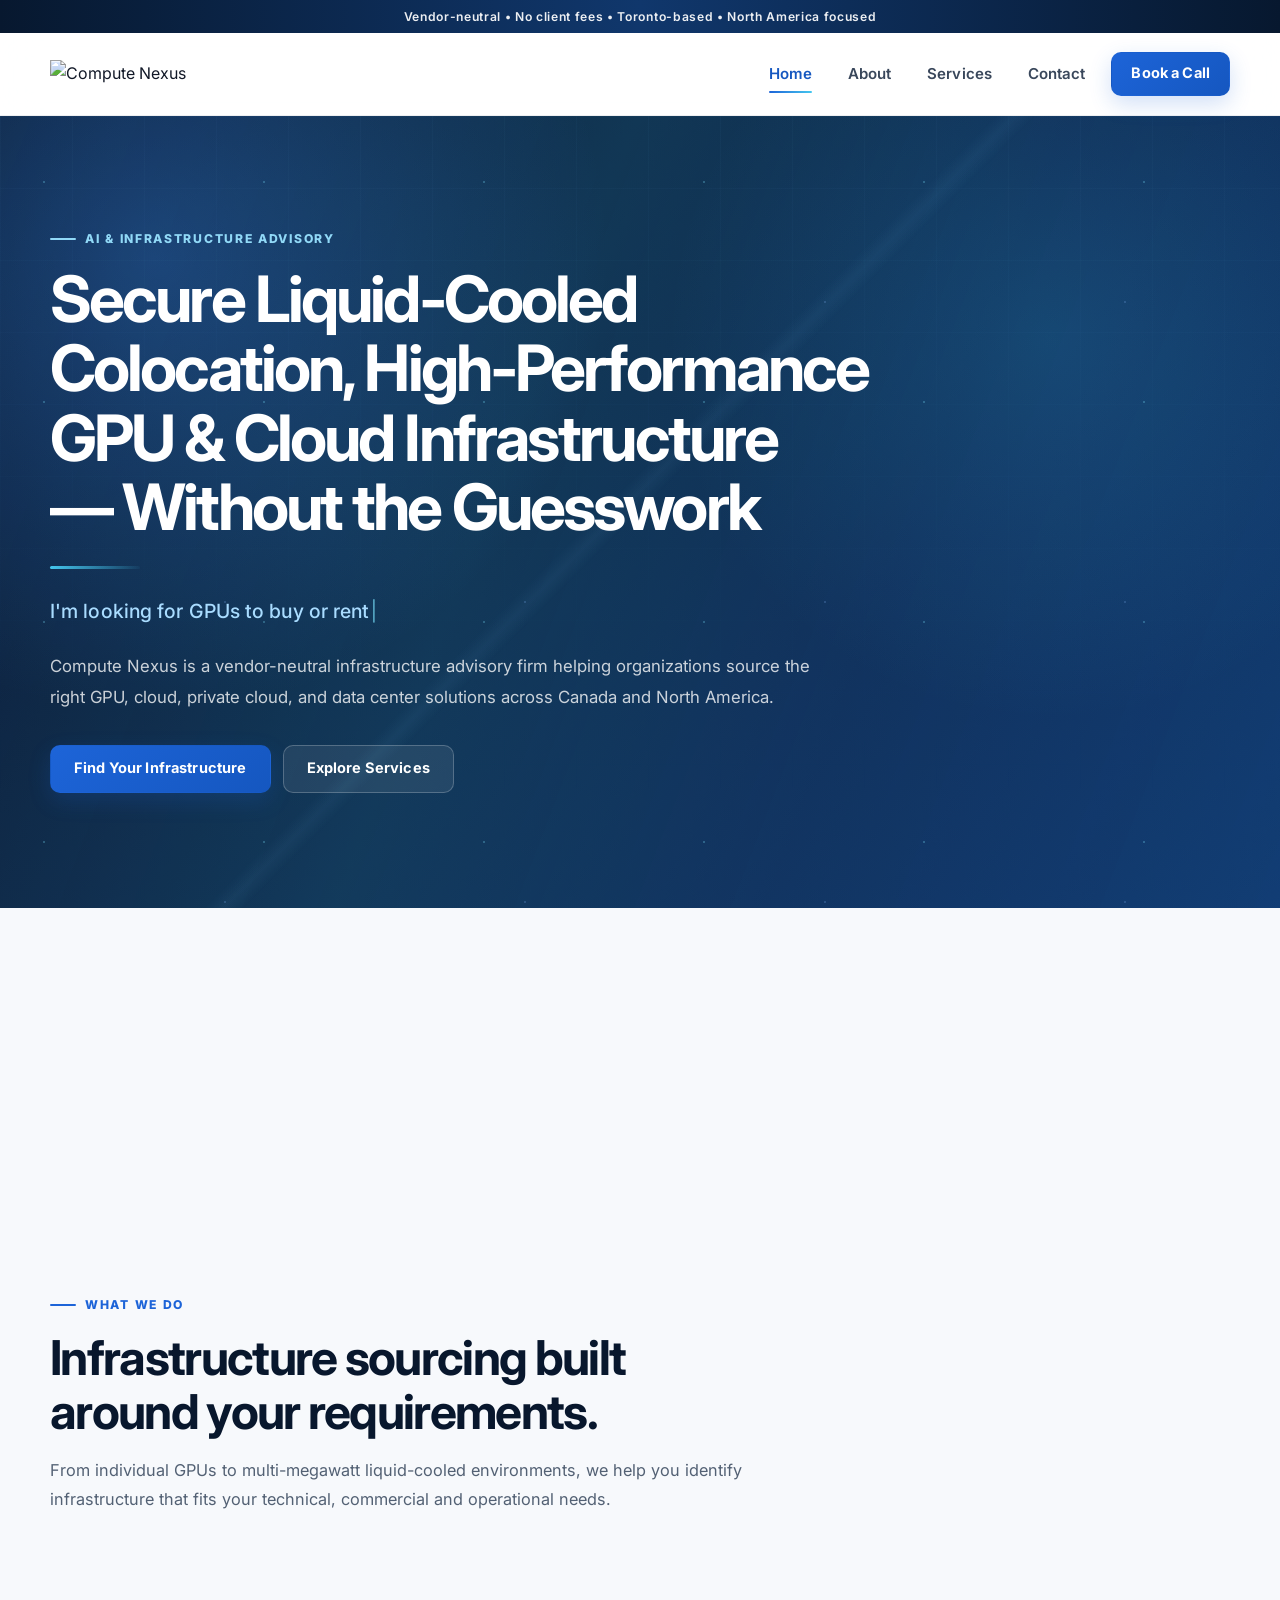
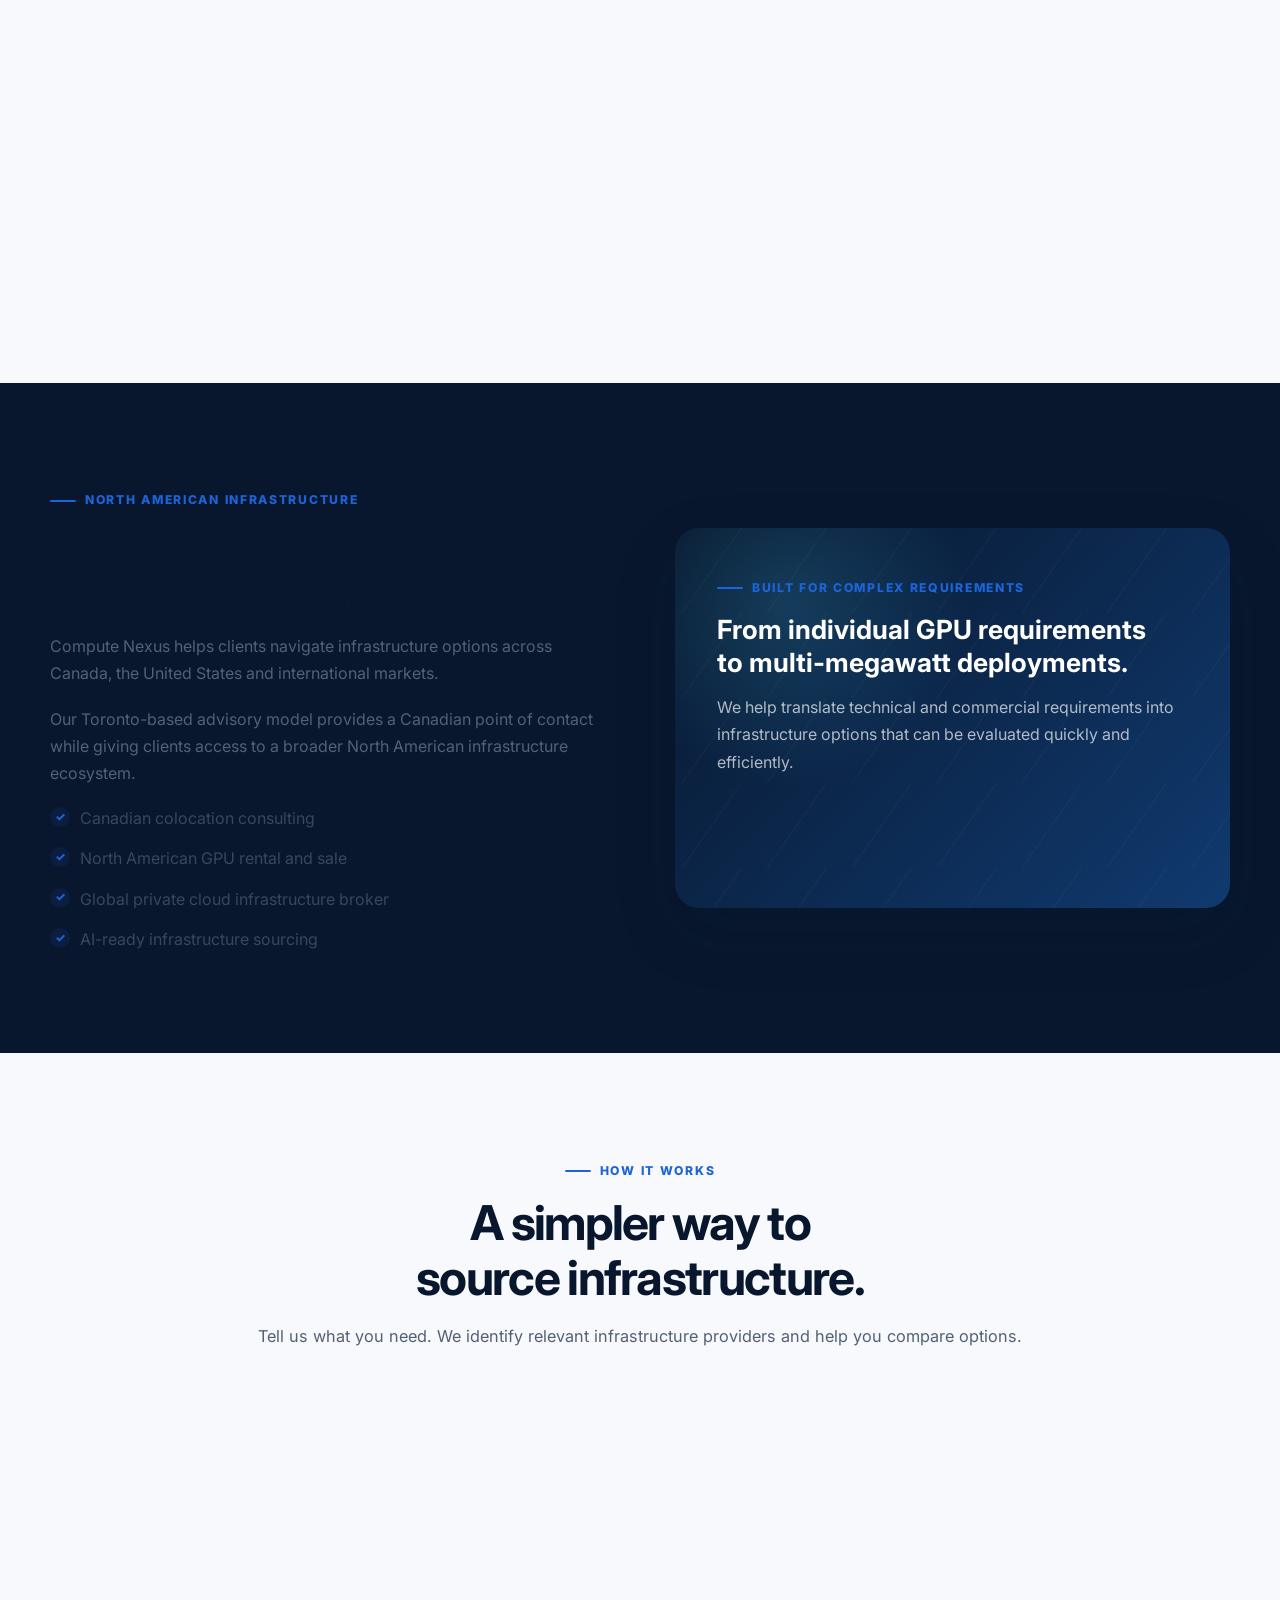
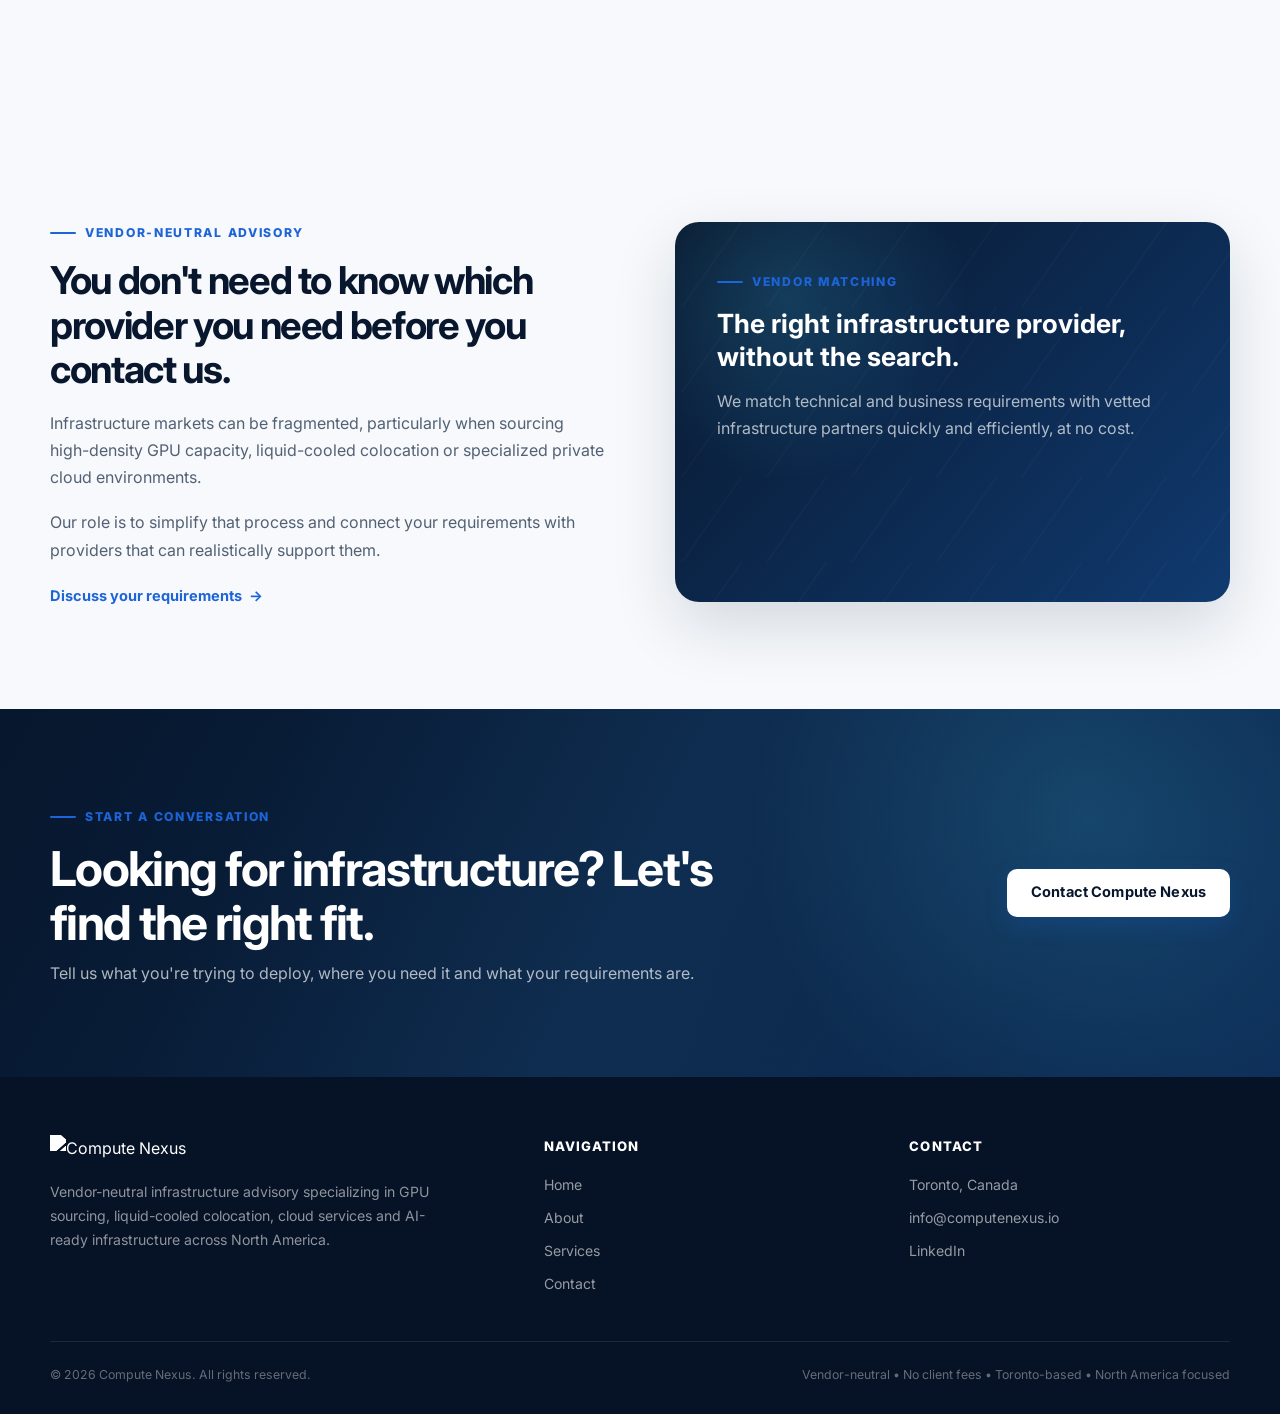
==== commit 0697441e: "Update website pages, styling, analytics and contact form" ====
--- a/index.html
+++ b/index.html
@@ -1,83 +1,584 @@
 <!DOCTYPE html>
 <html lang="en">
-
 <head>
-<meta charset="UTF-8">
-<meta name="viewport" content="width=device-width, initial-scale=1.0">
-
-<title>Compute Nexus | GPU, Cloud & Colocation Advisory in Canada and the US</title>
-
-<meta name="description"
-content="Toronto-based infrastructure advisory specializing in GPU sourcing, liquid-cooled colocation, cloud services, and AI-ready infrastructure across North America.">
-
-<!-- Google Analytics -->
-<script async src="https://www.googletagmanager.com/gtag/js?id=G-HRFWMETFZD"></script>
-<script>
-window.dataLayer = window.dataLayer || [];
-function gtag(){dataLayer.push(arguments);}
-gtag('js', new Date());
-gtag('config', 'G-HRFWMETFZD');
-</script>
-
-<!-- Favicon -->
-<link rel="icon" href="assets/favicon.ico?v=3">
-<link rel="icon" type="image/png" sizes="32x32" href="assets/favicon-32x32.png?v=3">
-<link rel="apple-touch-icon" href="assets/apple-touch-icon.png?v=3">
-
-<link rel="stylesheet" href="css/styles.css">
-<link rel="preconnect" href="https://fonts.googleapis.com">
-<link href="https://fonts.googleapis.com/css2?family=Inter:wght@300;400;600;700&display=swap" rel="stylesheet">
-
+    <meta charset="UTF-8">
+    <meta name="viewport" content="width=device-width, initial-scale=1.0">
+
+    <title>
+        Compute Nexus | GPU, Cloud &amp; Colocation Advisory in Canada and the US
+    </title>
+
+    <meta
+        name="description"
+        content="Toronto-based infrastructure advisory specializing in GPU sourcing, liquid-cooled colocation, cloud services, and AI-ready infrastructure across North America."
+    >
+
+    <meta name="robots" content="index, follow">
+
+    <link rel="canonical" href="https://computenexus.io/">
+
+    <meta property="og:type" content="website">
+    <meta property="og:title" content="Compute Nexus | GPU, Cloud &amp; Colocation Advisory in Canada and the US">
+    <meta property="og:description" content="Toronto-based infrastructure advisory specializing in GPU sourcing, liquid-cooled colocation, cloud services, and AI-ready infrastructure across North America.">
+    <meta property="og:url" content="https://computenexus.io/">
+    <meta property="og:site_name" content="Compute Nexus">
+
+    <!-- Favicon -->
+    <link rel="icon" href="/assets/favicon.ico" type="image/x-icon">
+    <link rel="shortcut icon" href="/assets/favicon.ico" type="image/x-icon">
+   
+    <!-- Google Fonts -->
+    <link rel="preconnect" href="https://fonts.googleapis.com">
+    <link rel="preconnect" href="https://fonts.gstatic.com" crossorigin>
+    <link
+        href="https://fonts.googleapis.com/css2?family=Inter:wght@400;500;600;700;800&display=swap"
+        rel="stylesheet"
+    >
+
+    <!-- Google tag (gtag.js) -->
+    <script async src="https://www.googletagmanager.com/gtag/js?id=G-HRFWMETFZD"></script>
+    <script>
+        window.dataLayer = window.dataLayer || [];
+        function gtag() {
+            dataLayer.push(arguments);
+        }
+        gtag('js', new Date());
+        gtag('config', 'G-HRFWMETFZD');
+    </script>
+
+    <link rel="stylesheet" href="css/styles.css">
+
+    <!-- Organization / Local Business Schema -->
+    <script type="application/ld+json">
+    {
+        "@context": "https://schema.org",
+        "@type": "ProfessionalService",
+        "name": "Compute Nexus",
+        "url": "https://computenexus.io/",
+        "description": "Toronto-based infrastructure advisory specializing in GPU sourcing, liquid-cooled colocation, cloud services, and AI-ready infrastructure across North America.",
+        "areaServed": [
+            {
+                "@type": "Country",
+                "name": "Canada"
+            },
+            {
+                "@type": "Country",
+                "name": "United States"
+            }
+        ],
+        "address": {
+            "@type": "PostalAddress",
+            "addressLocality": "Toronto",
+            "addressRegion": "Ontario",
+            "addressCountry": "CA"
+        },
+        "serviceType": [
+            "GPU Infrastructure Advisory",
+            "GPU Rental and Sale",
+            "Cloud Infrastructure Advisory",
+            "Data Center Colocation Advisory",
+            "Liquid-Cooled Colocation",
+            "Private Cloud Infrastructure",
+            "AI Infrastructure Advisory"
+        ]
+    }
+    </script>
 </head>
 
 <body>
 
-<div class="top-strip">
-Vendor-neutral • No client fees • Toronto-based • North America focused
-</div>
-
-<header>
-<div class="container nav">
-
-<img src="assets/logo.svg" alt="Compute Nexus Logo" class="logo">
-
-<nav class="main-nav">
-<a href="index.html" class="active">Home</a>
-<a href="about.html">About</a>
-<a href="services.html">Services</a>
-<a href="contact.html" class="btn nav-btn">Contact</a>
-</nav>
-
-</div>
-</header>
-
-<section class="hero hero-home">
-
-<div class="container hero-content">
-
-<h1>
-Secure Liquid-Cooled Colocation, High-Performance GPU & Cloud Infrastructure — Without the Guesswork
-</h1>
-
-<p class="typing-line">
-<span id="typed-text"></span>
-<span class="cursor">|</span>
-</p>
-
-<p>
-Toronto-based and North America focused, Compute Nexus provides Canadian colocation consulting,
-North American GPU rental and sale, and access to specialized global private cloud infrastructure.
-</p>
-
-<a href="contact.html" class="btn">
-Book a Call
-</a>
-
-</div>
-
-</section>
-
-<script src="js/script.js"></script>
+    <a class="skip-link" href="#main-content">Skip to content</a>
+
+    <div class="top-strip">
+        Vendor-neutral • No client fees • Toronto-based • North America focused
+    </div>
+
+    <header>
+        <div class="container">
+            <nav class="nav" aria-label="Main navigation">
+
+                <a href="index.html" aria-label="Compute Nexus home">
+                    <img class="logo" src="assets/logo.png" alt="Compute Nexus">
+                </a>
+
+                <div class="main-nav">
+                    <a href="index.html" class="active" aria-current="page">Home</a>
+                    <a href="about.html">About</a>
+                    <a href="services.html">Services</a>
+                    <a href="contact.html">Contact</a>
+                    <a href="contact.html#book" class="btn nav-btn">Book a Call</a>
+                </div>
+
+            </nav>
+        </div>
+    </header>
+
+    <main id="main-content">
+
+        <section class="hero hero-home">
+            <div class="tech-grid"></div>
+
+            <div class="container">
+                <div class="hero-content">
+
+                    <div class="eyebrow reveal">
+                        AI &amp; Infrastructure Advisory
+                    </div>
+
+                    <h1 class="reveal reveal-delay-1">
+                        Secure Liquid-Cooled Colocation,
+                        High-Performance GPU &amp; Cloud
+                        Infrastructure — Without the Guesswork
+                    </h1>
+
+                    <div class="typing-line reveal reveal-delay-2" aria-live="polite">
+                        <span data-typing></span><span class="cursor">|</span>
+                    </div>
+
+                    <p class="hero-description reveal reveal-delay-3">
+                        Compute Nexus is a vendor-neutral infrastructure advisory
+                        firm helping organizations source the right GPU, cloud,
+                        private cloud, and data center solutions across Canada
+                        and North America.
+                    </p>
+
+                    <div
+                        class="reveal reveal-delay-4"
+                        style="display: flex; gap: 12px; flex-wrap: wrap;"
+                    >
+                        <a href="contact.html" class="btn">
+                            Find Your Infrastructure
+                        </a>
+
+                        <a href="services.html" class="btn btn-secondary">
+                            Explore Services
+                        </a>
+                    </div>
+
+                </div>
+            </div>
+        </section>
+
+        <section class="section-sm" aria-label="Why work with Compute Nexus">
+            <div class="container">
+
+                <div class="trust-grid" data-stagger>
+
+                    <div class="trust-item">
+                        <strong>Vendor-neutral</strong>
+                        <span>
+                            Recommendations based on your requirements,
+                            not a single provider's inventory.
+                        </span>
+                    </div>
+
+                    <div class="trust-item">
+                        <strong>No client fees</strong>
+                        <span>
+                            Our clients do not pay Compute Nexus for
+                            vendor matching and advisory services.
+                        </span>
+                    </div>
+
+                    <div class="trust-item">
+                        <strong>Toronto-based</strong>
+                        <span>
+                            Canadian infrastructure expertise with
+                            a North American focus.
+                        </span>
+                    </div>
+
+                    <div class="trust-item">
+                        <strong>Specialized access</strong>
+                        <span>
+                            Access to specialized, off-market and
+                            emerging infrastructure providers.
+                        </span>
+                    </div>
+
+                </div>
+            </div>
+        </section>
+
+        <section class="section">
+            <div class="container">
+
+                <div class="section-heading reveal">
+                    <div class="eyebrow">What We Do</div>
+
+                    <h2>
+                        Infrastructure sourcing built around
+                        your requirements.
+                    </h2>
+
+                    <p>
+                        From individual GPUs to multi-megawatt
+                        liquid-cooled environments, we help you
+                        identify infrastructure that fits your
+                        technical, commercial and operational needs.
+                    </p>
+                </div>
+
+                <div class="grid grid-3" data-stagger>
+
+                    <article class="card service-card">
+                        <div class="card-icon">
+                            <svg viewBox="0 0 24 24" fill="none"
+                                stroke="currentColor" stroke-width="1.8"
+                                aria-hidden="true">
+                                <rect x="3" y="4" width="18" height="16" rx="2"/>
+                                <path d="M7 8h10M7 12h10M7 16h4"/>
+                            </svg>
+                        </div>
+
+                        <h3>GPU Infrastructure</h3>
+
+                        <p>
+                            Rent or buy high-performance GPUs and
+                            clusters for AI training, inference and
+                            other demanding workloads.
+                        </p>
+
+                        <a href="services.html#gpu" class="card-link">
+                            Explore GPU solutions
+                        </a>
+                    </article>
+
+                    <article class="card service-card">
+                        <div class="card-icon">
+                            <svg viewBox="0 0 24 24" fill="none"
+                                stroke="currentColor" stroke-width="1.8"
+                                aria-hidden="true">
+                                <rect x="4" y="3" width="16" height="18" rx="2"/>
+                                <path d="M8 7h8M8 11h8M8 15h8M8 19h2"/>
+                            </svg>
+                        </div>
+
+                        <h3>Liquid-Cooled Colocation</h3>
+
+                        <p>
+                            Source high-density, AI-ready data center
+                            capacity, including liquid-cooled
+                            environments designed for scale.
+                        </p>
+
+                        <a href="services.html#colocation" class="card-link">
+                            Explore colocation
+                        </a>
+                    </article>
+
+                    <article class="card service-card">
+                        <div class="card-icon">
+                            <svg viewBox="0 0 24 24" fill="none"
+                                stroke="currentColor" stroke-width="1.8"
+                                aria-hidden="true">
+                                <path d="M7 18h10a4 4 0 0 0 .5-7.97A6 6 0 0 0 6 8.5a4.5 4.5 0 0 0 1 9.5Z"/>
+                                <path d="M9 14h6M12 11v6"/>
+                            </svg>
+                        </div>
+
+                        <h3>Cloud &amp; Private Cloud</h3>
+
+                        <p>
+                            Identify cloud and private cloud solutions
+                            aligned with your requirements, including
+                            flexible commercial models and egress
+                            considerations.
+                        </p>
+
+                        <a href="services.html#cloud" class="card-link">
+                            Explore cloud solutions
+                        </a>
+                    </article>
+
+                </div>
+            </div>
+        </section>
+
+        <section class="section section-dark">
+            <div class="container">
+
+                <div class="split">
+
+                    <div class="split-content reveal">
+                        <div class="eyebrow">
+                            North American Infrastructure
+                        </div>
+
+                        <h2>
+                            Infrastructure sourcing without
+                            geographic limitations.
+                        </h2>
+
+                        <p>
+                            Compute Nexus helps clients navigate
+                            infrastructure options across Canada,
+                            the United States and international
+                            markets.
+                        </p>
+
+                        <p>
+                            Our Toronto-based advisory model provides
+                            a Canadian point of contact while giving
+                            clients access to a broader North American
+                            infrastructure ecosystem.
+                        </p>
+
+                        <ul class="check-list">
+                            <li>Canadian colocation consulting</li>
+                            <li>North American GPU rental and sale</li>
+                            <li>Global private cloud infrastructure broker</li>
+                            <li>AI-ready infrastructure sourcing</li>
+                        </ul>
+                    </div>
+
+                    <div class="feature-panel reveal reveal-delay-2">
+                        <div class="eyebrow">
+                            Built for Complex Requirements
+                        </div>
+
+                        <h3>
+                            From individual GPU requirements
+                            to multi-megawatt deployments.
+                        </h3>
+
+                        <p>
+                            We help translate technical and commercial
+                            requirements into infrastructure options
+                            that can be evaluated quickly and efficiently.
+                        </p>
+                    </div>
+
+                </div>
+            </div>
+        </section>
+
+        <section class="section">
+            <div class="container">
+
+                <div class="section-heading center reveal">
+                    <div class="eyebrow">How It Works</div>
+
+                    <h2>
+                        A simpler way to source infrastructure.
+                    </h2>
+
+                    <p>
+                        Tell us what you need. We identify relevant
+                        infrastructure providers and help you compare
+                        options.
+                    </p>
+                </div>
+
+                <div class="process" data-stagger>
+
+                    <div class="process-step">
+                        <span class="step-number">01</span>
+
+                        <h3>Tell us your requirements</h3>
+
+                        <p>
+                            Share your workload, location,
+                            capacity, technical and commercial
+                            requirements.
+                        </p>
+                    </div>
+
+                    <div class="process-step">
+                        <span class="step-number">02</span>
+
+                        <h3>We source providers</h3>
+
+                        <p>
+                            We identify relevant providers and
+                            infrastructure options from our
+                            network.
+                        </p>
+                    </div>
+
+                    <div class="process-step">
+                        <span class="step-number">03</span>
+
+                        <h3>Compare options</h3>
+
+                        <p>
+                            Evaluate solutions based on
+                            infrastructure, location, pricing
+                            and commercial requirements.
+                        </p>
+                    </div>
+
+                    <div class="process-step">
+                        <span class="step-number">04</span>
+
+                        <h3>Move forward</h3>
+
+                        <p>
+                            Select the provider and infrastructure
+                            arrangement that best fits your needs.
+                        </p>
+                    </div>
+
+                </div>
+            </div>
+        </section>
+
+        <section class="section">
+            <div class="container">
+
+                <div class="split reverse">
+
+                    <div class="feature-panel reveal">
+                        <div class="eyebrow">Vendor Matching</div>
+
+                        <h3>
+                            The right infrastructure provider,
+                            without the search.
+                        </h3>
+
+                        <p>
+                            We match technical and business
+                            requirements with vetted infrastructure
+                            partners quickly and efficiently,
+                            at no cost.
+                        </p>
+                    </div>
+
+                    <div class="split-content reveal reveal-delay-2">
+
+                        <div class="eyebrow">
+                            Vendor-Neutral Advisory
+                        </div>
+
+                        <h2>
+                            You don't need to know which provider
+                            you need before you contact us.
+                        </h2>
+
+                        <p>
+                            Infrastructure markets can be fragmented,
+                            particularly when sourcing high-density
+                            GPU capacity, liquid-cooled colocation
+                            or specialized private cloud environments.
+                        </p>
+
+                        <p>
+                            Our role is to simplify that process and
+                            connect your requirements with providers
+                            that can realistically support them.
+                        </p>
+
+                        <a href="contact.html" class="text-link">
+                            Discuss your requirements
+                        </a>
+                    </div>
+
+                </div>
+            </div>
+        </section>
+
+        <section class="cta">
+            <div class="container">
+
+                <div class="cta-inner">
+
+                    <div class="reveal">
+                        <div class="eyebrow">Start a Conversation</div>
+
+                        <h2>
+                            Looking for infrastructure?
+                            Let's find the right fit.
+                        </h2>
+
+                        <p>
+                            Tell us what you're trying to deploy,
+                            where you need it and what your
+                            requirements are.
+                        </p>
+                    </div>
+
+                    <div class="reveal reveal-delay-2">
+                        <a href="contact.html" class="btn btn-light">
+                            Contact Compute Nexus
+                        </a>
+                    </div>
+
+                </div>
+            </div>
+        </section>
+
+    </main>
+
+    <footer>
+        <div class="container">
+
+            <div class="footer-grid">
+
+                <div class="footer-brand">
+                    <a href="index.html">
+                        <img
+                            src="assets/logo.png"
+                            alt="Compute Nexus"
+                        >
+                    </a>
+
+                    <p>
+                        Vendor-neutral infrastructure advisory
+                        specializing in GPU sourcing, liquid-cooled
+                        colocation, cloud services and AI-ready
+                        infrastructure across North America.
+                    </p>
+                </div>
+
+                <div>
+                    <div class="footer-heading">Navigation</div>
+
+                    <div class="footer-links">
+                        <a href="index.html">Home</a>
+                        <a href="about.html">About</a>
+                        <a href="services.html">Services</a>
+                        <a href="contact.html">Contact</a>
+                    </div>
+                </div>
+
+                <div>
+                    <div class="footer-heading">Contact</div>
+
+                    <div class="footer-links">
+                        <span>Toronto, Canada</span>
+
+                        <a href="mailto:info@computenexus.io">
+                            info@computenexus.io
+                        </a>
+
+                        <a
+                            href="https://www.linkedin.com/"
+                            target="_blank"
+                            rel="noopener noreferrer"
+                        >
+                            LinkedIn
+                        </a>
+                    </div>
+                </div>
+
+            </div>
+
+            <div class="footer-bottom">
+                <span>
+                    © <span data-current-year></span>
+                    Compute Nexus. All rights reserved.
+                </span>
+
+                <span>
+                    Vendor-neutral • No client fees •
+                    Toronto-based • North America focused
+                </span>
+            </div>
+
+        </div>
+    </footer>
+
+    <script src="js/script.js" defer></script>
 
 </body>
-</html>+</html>
--- a/css/styles.css
+++ b/css/styles.css
@@ -1,197 +1,1841 @@
+/* =========================================================
+   COMPUTE NEXUS v2.0
+   Global stylesheet
+   ========================================================= */
+
+/* =========================================================
+   1. RESET & GLOBAL
+   ========================================================= */
+
+* {
+    margin: 0;
+    padding: 0;
+    box-sizing: border-box;
+}
+
+html {
+    scroll-behavior: smooth;
+    font-size: 16px;
+}
+
 body {
-    font-family: 'Inter', sans-serif;
-    margin: 0;
-    background: #F9FAFB;
+    font-family: "Inter", -apple-system, BlinkMacSystemFont, "Segoe UI", Roboto,
+        Helvetica, Arial, sans-serif;
+    background: #f7f9fc;
     color: #111827;
-    line-height: 1.6;
-}
+    line-height: 1.7;
+    overflow-x: hidden;
+    -webkit-font-smoothing: antialiased;
+    text-rendering: optimizeLegibility;
+}
+
+body::selection {
+    background: rgba(37, 99, 235, 0.22);
+}
+
+img {
+    display: block;
+    max-width: 100%;
+}
+
+a {
+    color: inherit;
+    text-decoration: none;
+}
+
+button,
+input,
+textarea,
+select {
+    font: inherit;
+}
+
+button {
+    cursor: pointer;
+}
+
+ul,
+ol {
+    list-style: none;
+}
+
+/* =========================================================
+   2. DESIGN TOKENS
+   ========================================================= */
+
+:root {
+    --navy-950: #061225;
+    --navy-900: #08172d;
+    --navy-850: #0b1c36;
+    --navy-800: #0e2443;
+
+    --blue-700: #1557c0;
+    --blue-600: #1d64d8;
+    --blue-500: #2878e8;
+    --blue-400: #4c91f0;
+    --blue-300: #7fb2f5;
+
+    --cyan-400: #45c7ef;
+    --cyan-300: #75dcf7;
+
+    --slate-900: #172033;
+    --slate-800: #263246;
+    --slate-700: #39475b;
+    --slate-600: #536174;
+    --slate-500: #6d7a8c;
+    --slate-400: #8793a4;
+    --slate-300: #b2bdcb;
+    --slate-200: #d5dce5;
+    --slate-100: #e9edf3;
+    --slate-50: #f5f7fa;
+
+    --white: #ffffff;
+
+    --page-bg: #f7f9fc;
+    --surface: rgba(255, 255, 255, 0.88);
+    --surface-solid: #ffffff;
+
+    --border: rgba(17, 36, 65, 0.10);
+    --border-strong: rgba(37, 99, 235, 0.18);
+
+    --shadow-sm: 0 5px 18px rgba(7, 25, 50, 0.07);
+    --shadow-md: 0 14px 40px rgba(7, 25, 50, 0.10);
+    --shadow-lg: 0 24px 65px rgba(7, 25, 50, 0.14);
+
+    --radius-sm: 10px;
+    --radius-md: 16px;
+    --radius-lg: 24px;
+    --radius-xl: 32px;
+
+    --container: 1180px;
+
+    --ease: cubic-bezier(0.22, 1, 0.36, 1);
+    --ease-soft: cubic-bezier(0.25, 0.8, 0.25, 1);
+
+    --transition-fast: 180ms var(--ease);
+    --transition: 320ms var(--ease);
+    --transition-slow: 650ms var(--ease);
+}
+
+/* =========================================================
+   3. ACCESSIBILITY
+   ========================================================= */
+
+.skip-link {
+    position: fixed;
+    top: -100px;
+    left: 20px;
+    z-index: 9999;
+    padding: 12px 18px;
+    border-radius: 8px;
+    background: var(--navy-900);
+    color: var(--white);
+    font-weight: 700;
+    transition: top 180ms ease;
+}
+
+.skip-link:focus {
+    top: 20px;
+}
+
+:focus-visible {
+    outline: 3px solid rgba(69, 199, 239, 0.65);
+    outline-offset: 3px;
+}
+
+/* =========================================================
+   4. GLOBAL CONTAINER
+   ========================================================= */
 
 .container {
-    width: 88%;
-    max-width: 1180px;
-    margin: 0 auto;
-}
+    width: min(calc(100% - 48px), var(--container));
+    margin-inline: auto;
+}
+
+.section {
+    position: relative;
+    padding: 100px 0;
+}
+
+.section-sm {
+    padding: 70px 0;
+}
+
+.section-dark {
+    background: var(--navy-900);
+    color: var(--white);
+}
+
+/* =========================================================
+   5. TOP STRIP
+   ========================================================= */
 
 .top-strip {
-    background: #0f172a;
-    color: #dbeafe;
-    font-size: 13px;
-    padding: 8px 0;
+    position: relative;
+    z-index: 100;
+    padding: 8px 20px;
+    background: linear-gradient(
+        90deg,
+        #07182f 0%,
+        #10376c 50%,
+        #07182f 100%
+    );
+    color: rgba(255, 255, 255, 0.92);
     text-align: center;
-}
+    font-size: 0.76rem;
+    font-weight: 600;
+    letter-spacing: 0.055em;
+    line-height: 1.4;
+}
+
+/* =========================================================
+   6. HEADER / NAVIGATION
+   ========================================================= */
 
 header {
-    padding: 18px 0;
-    background: rgba(255,255,255,0.94);
-    backdrop-filter: blur(8px);
-    position: sticky;
-    top: 0;
-    z-index: 50;
+    position: relative;
+    z-index: 90;
+    background: rgba(255, 255, 255, 0.90);
+    border-bottom: 1px solid rgba(17, 36, 65, 0.07);
+    backdrop-filter: blur(18px);
+    -webkit-backdrop-filter: blur(18px);
 }
 
 .nav {
+    min-height: 82px;
     display: flex;
+    align-items: center;
     justify-content: space-between;
-    align-items: center;
+    gap: 32px;
 }
 
 .logo {
-    max-width: 180px;
+    width: 175px;
+    height: auto;
+    flex: 0 0 auto;
 }
 
 .main-nav {
     display: flex;
-    gap: 24px;
     align-items: center;
-}
-
-.main-nav a {
-    text-decoration: none;
-    color: #111827;
-    font-size: 15px;
-}
-
-.main-nav a.active {
-    color: #2563EB;
+    justify-content: flex-end;
+    gap: 8px;
+}
+
+.main-nav > a:not(.btn) {
+    position: relative;
+    padding: 11px 14px;
+    color: var(--slate-700);
+    font-size: 0.94rem;
     font-weight: 600;
-}
-
-.main-nav a.btn.active {
-    color: white;
-}
+    letter-spacing: 0.005em;
+    transition:
+        color var(--transition-fast),
+        background var(--transition-fast);
+    border-radius: 9px;
+}
+
+.main-nav > a:not(.btn)::after {
+    content: "";
+    position: absolute;
+    left: 14px;
+    right: 14px;
+    bottom: 5px;
+    height: 2px;
+    border-radius: 99px;
+    background: linear-gradient(90deg, var(--blue-600), var(--cyan-400));
+    transform: scaleX(0);
+    transform-origin: center;
+    transition: transform var(--transition);
+}
+
+.main-nav > a:not(.btn):hover {
+    color: var(--navy-900);
+    background: rgba(37, 99, 235, 0.05);
+}
+
+.main-nav > a:not(.btn):hover::after,
+.main-nav > a.active:not(.btn)::after {
+    transform: scaleX(1);
+}
+
+.main-nav > a.active:not(.btn) {
+    color: var(--blue-700);
+}
+
+/* =========================================================
+   7. BUTTONS
+   ========================================================= */
 
 .btn {
-    background: #2563EB;
-    color: white;
-    padding: 11px 18px;
-    border-radius: 8px;
-    text-decoration: none;
-}
+    position: relative;
+    display: inline-flex;
+    align-items: center;
+    justify-content: center;
+    min-height: 48px;
+    padding: 13px 23px;
+    border: 1px solid transparent;
+    border-radius: 10px;
+    background: linear-gradient(
+        135deg,
+        var(--blue-600),
+        var(--blue-700)
+    );
+    color: var(--white) !important;
+    font-size: 0.91rem;
+    font-weight: 700;
+    line-height: 1.2;
+    letter-spacing: 0.01em;
+    box-shadow: 0 8px 22px rgba(29, 100, 216, 0.20);
+    overflow: hidden;
+    isolation: isolate;
+    transition:
+        transform var(--transition),
+        box-shadow var(--transition),
+        background var(--transition);
+}
+
+.btn::before {
+    content: "";
+    position: absolute;
+    inset: 0;
+    z-index: -1;
+    background: linear-gradient(
+        110deg,
+        transparent 20%,
+        rgba(255, 255, 255, 0.22) 50%,
+        transparent 80%
+    );
+    transform: translateX(-130%);
+    transition: transform 650ms var(--ease);
+}
+
+.btn:hover {
+    transform: translateY(-3px);
+    box-shadow: 0 14px 32px rgba(29, 100, 216, 0.27);
+    background: linear-gradient(
+        135deg,
+        var(--blue-500),
+        var(--blue-700)
+    );
+}
+
+.btn:hover::before {
+    transform: translateX(130%);
+}
+
+.btn:active {
+    transform: translateY(-1px);
+}
+
+.nav-btn {
+    min-height: 44px;
+    padding: 11px 19px;
+    margin-left: 4px;
+}
+
+/* Secondary button */
+
+.btn-secondary {
+    background: rgba(255, 255, 255, 0.08);
+    border-color: rgba(255, 255, 255, 0.22);
+    box-shadow: none;
+}
+
+.btn-secondary:hover {
+    background: rgba(255, 255, 255, 0.15);
+    box-shadow: 0 12px 28px rgba(0, 0, 0, 0.15);
+}
+
+/* Light button */
+
+.btn-light {
+    background: var(--white);
+    color: var(--navy-900) !important;
+    border-color: rgba(255, 255, 255, 0.45);
+}
+
+.btn-light:hover {
+    background: #f5f8fc;
+    color: var(--blue-700) !important;
+}
+
+/* =========================================================
+   8. HERO BASE
+   ========================================================= */
 
 .hero,
 .page-hero {
     position: relative;
+    isolation: isolate;
     overflow: hidden;
-    padding: 80px 0 60px;
-    color: white;
+    color: var(--white);
     background:
-        radial-gradient(circle at 20% 20%, rgba(37,99,235,0.35), transparent 25%),
-        radial-gradient(circle at 80% 30%, rgba(59,130,246,0.25), transparent 20%),
-        linear-gradient(135deg, #0f172a 0%, #111827 100%);
+        radial-gradient(
+            circle at 12% 18%,
+            rgba(51, 130, 230, 0.34),
+            transparent 35%
+        ),
+        radial-gradient(
+            circle at 82% 28%,
+            rgba(52, 190, 236, 0.16),
+            transparent 32%
+        ),
+        linear-gradient(
+            125deg,
+            #061427 0%,
+            #0a2142 45%,
+            #103b72 100%
+        );
 }
 
 .hero::before,
 .page-hero::before {
     content: "";
     position: absolute;
-    inset: -20%;
+    inset: -25%;
+    z-index: -3;
     background:
-        radial-gradient(circle at 30% 50%, rgba(59,130,246,0.12), transparent 20%),
-        radial-gradient(circle at 70% 40%, rgba(37,99,235,0.16), transparent 22%);
-    animation: drift 18s ease-in-out infinite alternate;
+        linear-gradient(
+            115deg,
+            transparent 0%,
+            rgba(77, 155, 239, 0.08) 30%,
+            rgba(70, 215, 247, 0.13) 50%,
+            rgba(77, 155, 239, 0.06) 68%,
+            transparent 100%
+        );
+    transform: translate3d(-8%, 0, 0) rotate(-4deg);
+    animation: heroLightSweep 16s ease-in-out infinite alternate;
     pointer-events: none;
 }
 
-@keyframes drift {
-    0% {
-        transform: translate3d(0,0,0) scale(1);
-    }
-    100% {
-        transform: translate3d(-24px,16px,0) scale(1.06);
-    }
-}
-
-.hero h1,
-.page-hero h1 {
-    font-size: 44px;
-    line-height: 1.18;
-    max-width: 920px;
+.hero::after,
+.page-hero::after {
+    content: "";
+    position: absolute;
+    inset: 0;
+    z-index: -2;
+    background-image:
+        radial-gradient(
+            circle at 20% 30%,
+            rgba(117, 220, 247, 0.28) 0 1px,
+            transparent 1.5px
+        ),
+        radial-gradient(
+            circle at 75% 62%,
+            rgba(127, 178, 245, 0.22) 0 1px,
+            transparent 1.5px
+        ),
+        linear-gradient(
+            135deg,
+            transparent 0 48%,
+            rgba(115, 192, 239, 0.06) 49%,
+            transparent 50%
+        );
+    background-size:
+        220px 220px,
+        300px 300px,
+        100% 100%;
+    animation: networkDrift 28s linear infinite;
+    pointer-events: none;
+}
+
+.hero-content,
+.page-hero-content {
     position: relative;
     z-index: 2;
 }
 
-.hero p,
-.page-hero p {
+/* =========================================================
+   9. HOME HERO
+   ========================================================= */
+
+.hero-home {
+    min-height: 690px;
+    display: flex;
+    align-items: center;
+}
+
+.hero-home .hero-content {
+    width: min(100%, 900px);
+    padding: 105px 0 115px;
+}
+
+.hero-home h1 {
+    max-width: 920px;
+    margin-bottom: 26px;
+    font-size: clamp(2.55rem, 5vw, 4.6rem);
+    font-weight: 700;
+    line-height: 1.08;
+    letter-spacing: -0.045em;
+    text-wrap: balance;
+}
+
+.hero-home h1::after {
+    content: "";
+    display: block;
+    width: 90px;
+    height: 3px;
+    margin-top: 25px;
+    border-radius: 99px;
+    background: linear-gradient(
+        90deg,
+        var(--cyan-400),
+        rgba(69, 199, 239, 0.05)
+    );
+}
+
+.hero-home .typing-line {
+    min-height: 34px;
+    margin-bottom: 22px;
+    color: #a9dcff;
+    font-size: clamp(1rem, 2vw, 1.22rem);
+    font-weight: 500;
+    letter-spacing: 0.005em;
+}
+
+.cursor {
+    display: inline-block;
+    margin-left: 2px;
+    color: var(--cyan-300);
+    font-weight: 300;
+    animation: cursorBlink 0.85s steps(1) infinite;
+}
+
+.hero-home .hero-description,
+.hero-home > .container > p:not(.typing-line) {
+    max-width: 760px;
+    margin-bottom: 32px;
+    color: rgba(255, 255, 255, 0.78);
+    font-size: 1.05rem;
+    line-height: 1.85;
+}
+
+.hero-home .btn {
+    min-width: 145px;
+}
+
+/* =========================================================
+   10. INTERIOR HEROES
+   ========================================================= */
+
+.page-hero {
+    min-height: 380px;
+    display: flex;
+    align-items: center;
+}
+
+.page-hero > .container {
     position: relative;
     z-index: 2;
-}
-
-.hero-buttons {
-    margin-top: 28px;
-    position: relative;
-    z-index: 2;
-}
-
-.features,
-.page-section {
-    padding: 56px 0;
-}
+    padding-top: 78px;
+    padding-bottom: 78px;
+}
+
+.page-hero h1 {
+    max-width: 880px;
+    margin-bottom: 18px;
+    font-size: clamp(2.1rem, 4.5vw, 3.55rem);
+    font-weight: 700;
+    line-height: 1.1;
+    letter-spacing: -0.04em;
+    text-wrap: balance;
+}
+
+.page-hero p {
+    max-width: 730px;
+    color: rgba(255, 255, 255, 0.76);
+    font-size: 1.04rem;
+    line-height: 1.8;
+}
+
+/* Page-specific lighting */
+
+.hero-about::before {
+    animation-duration: 19s;
+    transform: translate3d(7%, -2%, 0) rotate(7deg);
+}
+
+.hero-services::before {
+    animation-duration: 15s;
+    transform: translate3d(-4%, 5%, 0) rotate(-8deg);
+}
+
+.hero-contact::before {
+    animation-duration: 22s;
+    transform: translate3d(9%, 2%, 0) rotate(3deg);
+}
+
+/* =========================================================
+   11. EYEBROW
+   ========================================================= */
+
+.eyebrow {
+    display: inline-flex;
+    align-items: center;
+    gap: 9px;
+    margin-bottom: 15px;
+    color: var(--blue-600);
+    font-size: 0.76rem;
+    font-weight: 800;
+    letter-spacing: 0.14em;
+    text-transform: uppercase;
+}
+
+.hero .eyebrow,
+.page-hero .eyebrow {
+    color: #91d9f7;
+}
+
+.eyebrow::before {
+    content: "";
+    width: 26px;
+    height: 2px;
+    border-radius: 99px;
+    background: currentColor;
+}
+
+/* =========================================================
+   12. SECTION HEADINGS
+   ========================================================= */
+
+.section-heading {
+    max-width: 780px;
+    margin-bottom: 50px;
+}
+
+.section-heading.center {
+    margin-inline: auto;
+    text-align: center;
+}
+
+.section-heading h2 {
+    margin-bottom: 16px;
+    color: var(--navy-900);
+    font-size: clamp(2rem, 3.8vw, 3rem);
+    font-weight: 700;
+    line-height: 1.14;
+    letter-spacing: -0.035em;
+    text-wrap: balance;
+}
+
+.section-heading p {
+    color: var(--slate-600);
+    font-size: 1.02rem;
+    line-height: 1.8;
+}
+
+/* Dark section */
+
+.section-dark .section-heading h2 {
+    color: var(--white);
+}
+
+.section-dark .section-heading p {
+    color: rgba(255, 255, 255, 0.68);
+}
+
+/* =========================================================
+   13. GRID SYSTEM
+   ========================================================= */
 
 .grid {
     display: grid;
-    grid-template-columns: repeat(3, 1fr);
-    gap: 22px;
-}
+    gap: 24px;
+}
+
+.grid-2 {
+    grid-template-columns: repeat(2, minmax(0, 1fr));
+}
+
+.grid-3 {
+    grid-template-columns: repeat(3, minmax(0, 1fr));
+}
+
+.grid-4 {
+    grid-template-columns: repeat(4, minmax(0, 1fr));
+}
+
+/* =========================================================
+   14. PREMIUM CARDS
+   ========================================================= */
 
 .card {
-    background: white;
-    padding: 26px;
-    border-radius: 12px;
-    box-shadow: 0 6px 18px rgba(0,0,0,0.05);
+    position: relative;
+    padding: 30px;
+    border: 1px solid var(--border);
+    border-radius: var(--radius-md);
+    background:
+        linear-gradient(
+            145deg,
+            rgba(255, 255, 255, 0.97),
+            rgba(246, 249, 253, 0.92)
+        );
+    box-shadow: var(--shadow-sm);
+    overflow: hidden;
+    transition:
+        transform var(--transition),
+        box-shadow var(--transition),
+        border-color var(--transition);
+}
+
+.card::before {
+    content: "";
+    position: absolute;
+    top: 0;
+    left: 0;
+    width: 100%;
+    height: 3px;
+    background: linear-gradient(
+        90deg,
+        var(--blue-600),
+        var(--cyan-400)
+    );
+    transform: scaleX(0);
+    transform-origin: left;
+    transition: transform var(--transition);
+}
+
+.card::after {
+    content: "";
+    position: absolute;
+    width: 160px;
+    height: 160px;
+    right: -100px;
+    bottom: -110px;
+    border-radius: 50%;
+    background: radial-gradient(
+        circle,
+        rgba(69, 199, 239, 0.12),
+        transparent 68%
+    );
+    transition:
+        transform var(--transition),
+        opacity var(--transition);
+}
+
+.card:hover {
+    transform: translateY(-9px);
+    border-color: var(--border-strong);
+    box-shadow: var(--shadow-lg);
+}
+
+.card:hover::before {
+    transform: scaleX(1);
+}
+
+.card:hover::after {
+    transform: scale(1.5);
+}
+
+.card h3 {
+    margin-bottom: 11px;
+    color: var(--navy-900);
+    font-size: 1.15rem;
+    font-weight: 700;
+    line-height: 1.35;
+}
+
+.card p {
+    color: var(--slate-600);
+    font-size: 0.96rem;
+    line-height: 1.75;
+}
+
+/* =========================================================
+   15. ICON / CARD MARKERS
+   ========================================================= */
+
+.card-icon {
+    display: inline-flex;
+    align-items: center;
+    justify-content: center;
+    width: 48px;
+    height: 48px;
     margin-bottom: 22px;
-}
-
-.footer {
-    padding: 36px 0;
-    background: white;
-    margin-top: 40px;
-}
-
-form input,
-form textarea,
-button {
+    border: 1px solid rgba(37, 99, 235, 0.13);
+    border-radius: 13px;
+    background: linear-gradient(
+        145deg,
+        rgba(37, 99, 235, 0.10),
+        rgba(69, 199, 239, 0.13)
+    );
+    color: var(--blue-600);
+}
+
+.card-icon svg {
+    width: 22px;
+    height: 22px;
+}
+
+/* =========================================================
+   16. SERVICE CARDS
+   ========================================================= */
+
+.service-card {
+    min-height: 260px;
+    display: flex;
+    flex-direction: column;
+}
+
+.service-card p {
+    margin-bottom: 18px;
+}
+
+.service-card .card-link {
+    margin-top: auto;
+}
+
+/* =========================================================
+   17. LINKS
+   ========================================================= */
+
+.text-link,
+.card-link {
+    display: inline-flex;
+    align-items: center;
+    gap: 7px;
+    color: var(--blue-600);
+    font-size: 0.91rem;
+    font-weight: 700;
+    transition:
+        gap var(--transition-fast),
+        color var(--transition-fast);
+}
+
+.text-link::after,
+.card-link::after {
+    content: "→";
+    transition: transform var(--transition-fast);
+}
+
+.text-link:hover,
+.card-link:hover {
+    color: var(--blue-700);
+    gap: 10px;
+}
+
+.text-link:hover::after,
+.card-link:hover::after {
+    transform: translateX(2px);
+}
+
+/* =========================================================
+   18. TRUST / VALUE PROPOSITION
+   ========================================================= */
+
+.trust-grid {
+    display: grid;
+    grid-template-columns: repeat(4, minmax(0, 1fr));
+    gap: 14px;
+}
+
+.trust-item {
+    padding: 22px;
+    border: 1px solid var(--border);
+    border-radius: 13px;
+    background: rgba(255, 255, 255, 0.74);
+    transition:
+        transform var(--transition),
+        border-color var(--transition),
+        box-shadow var(--transition);
+}
+
+.trust-item:hover {
+    transform: translateY(-5px);
+    border-color: var(--border-strong);
+    box-shadow: var(--shadow-sm);
+}
+
+.trust-item strong {
+    display: block;
+    margin-bottom: 5px;
+    color: var(--navy-900);
+    font-size: 0.95rem;
+}
+
+.trust-item span {
+    display: block;
+    color: var(--slate-600);
+    font-size: 0.84rem;
+    line-height: 1.55;
+}
+
+/* =========================================================
+   19. STATISTICS
+   ========================================================= */
+
+.stats {
+    display: grid;
+    grid-template-columns: repeat(4, minmax(0, 1fr));
+    gap: 18px;
+}
+
+.stat {
+    padding: 28px 24px;
+    border: 1px solid rgba(255, 255, 255, 0.10);
+    border-radius: 16px;
+    background: rgba(255, 255, 255, 0.055);
+    backdrop-filter: blur(10px);
+    -webkit-backdrop-filter: blur(10px);
+}
+
+.stat-number {
+    margin-bottom: 5px;
+    color: var(--white);
+    font-size: clamp(1.75rem, 3vw, 2.45rem);
+    font-weight: 700;
+    line-height: 1;
+    letter-spacing: -0.04em;
+}
+
+.stat-label {
+    color: rgba(255, 255, 255, 0.62);
+    font-size: 0.84rem;
+    line-height: 1.5;
+}
+
+/* =========================================================
+   20. SPLIT CONTENT
+   ========================================================= */
+
+.split {
+    display: grid;
+    grid-template-columns: minmax(0, 1fr) minmax(0, 1fr);
+    gap: 70px;
+    align-items: center;
+}
+
+.split.reverse > :first-child {
+    order: 2;
+}
+
+.split-content h2 {
+    margin-bottom: 18px;
+    color: var(--navy-900);
+    font-size: clamp(1.9rem, 3vw, 2.65rem);
+    line-height: 1.16;
+    letter-spacing: -0.035em;
+}
+
+.split-content p {
+    margin-bottom: 18px;
+    color: var(--slate-600);
+}
+
+.split-content p:last-child {
+    margin-bottom: 0;
+}
+
+/* =========================================================
+   21. FEATURE PANEL
+   ========================================================= */
+
+.feature-panel {
+    position: relative;
+    min-height: 380px;
+    padding: 42px;
+    border-radius: var(--radius-lg);
+    background:
+        radial-gradient(
+            circle at 20% 20%,
+            rgba(69, 199, 239, 0.18),
+            transparent 34%
+        ),
+        linear-gradient(
+            135deg,
+            var(--navy-900),
+            #103a6f
+        );
+    box-shadow: var(--shadow-lg);
+    overflow: hidden;
+    color: var(--white);
+}
+
+.feature-panel::before {
+    content: "";
+    position: absolute;
+    inset: 0;
+    background:
+        linear-gradient(
+            125deg,
+            transparent 0 45%,
+            rgba(255, 255, 255, 0.055) 46%,
+            transparent 47%
+        );
+    background-size: 85px 85px;
+    opacity: 0.55;
+    animation: panelGrid 24s linear infinite;
+}
+
+.feature-panel > * {
+    position: relative;
+    z-index: 1;
+}
+
+.feature-panel h3 {
+    max-width: 450px;
+    margin-bottom: 15px;
+    font-size: 1.65rem;
+    line-height: 1.25;
+}
+
+.feature-panel p {
+    max-width: 500px;
+    color: rgba(255, 255, 255, 0.68);
+}
+
+/* =========================================================
+   22. CHECK LIST
+   ========================================================= */
+
+.check-list {
+    display: grid;
+    gap: 13px;
+}
+
+.check-list li {
+    position: relative;
+    padding-left: 30px;
+    color: var(--slate-700);
+}
+
+.check-list li::before {
+    content: "✓";
+    position: absolute;
+    left: 0;
+    top: 2px;
+    display: flex;
+    align-items: center;
+    justify-content: center;
+    width: 20px;
+    height: 20px;
+    border-radius: 50%;
+    background: rgba(37, 99, 235, 0.10);
+    color: var(--blue-600);
+    font-size: 0.75rem;
+    font-weight: 800;
+}
+
+/* =========================================================
+   23. PROCESS / STEPS
+   ========================================================= */
+
+.process {
+    display: grid;
+    grid-template-columns: repeat(4, minmax(0, 1fr));
+    gap: 18px;
+}
+
+.process-step {
+    position: relative;
+    padding: 28px 24px;
+    border: 1px solid var(--border);
+    border-radius: 15px;
+    background: var(--surface-solid);
+}
+
+.process-step:not(:last-child)::after {
+    content: "→";
+    position: absolute;
+    top: 50%;
+    right: -18px;
+    z-index: 2;
+    color: var(--blue-400);
+    font-size: 1.1rem;
+    font-weight: 700;
+    transform: translateY(-50%);
+}
+
+.step-number {
+    display: inline-flex;
+    align-items: center;
+    justify-content: center;
+    width: 34px;
+    height: 34px;
+    margin-bottom: 17px;
+    border-radius: 9px;
+    background: linear-gradient(
+        135deg,
+        var(--blue-600),
+        var(--blue-700)
+    );
+    color: var(--white);
+    font-size: 0.78rem;
+    font-weight: 800;
+}
+
+.process-step h3 {
+    margin-bottom: 8px;
+    color: var(--navy-900);
+    font-size: 1rem;
+}
+
+.process-step p {
+    color: var(--slate-600);
+    font-size: 0.88rem;
+    line-height: 1.65;
+}
+
+/* =========================================================
+   24. CTA
+   ========================================================= */
+
+.cta {
+    position: relative;
+    isolation: isolate;
+    overflow: hidden;
+    padding: 90px 0;
+    color: var(--white);
+    background:
+        radial-gradient(
+            circle at 85% 30%,
+            rgba(69, 199, 239, 0.18),
+            transparent 30%
+        ),
+        linear-gradient(
+            120deg,
+            #07172d,
+            #0d2e58
+        );
+}
+
+.cta::before {
+    content: "";
+    position: absolute;
+    inset: -50%;
+    z-index: -1;
+    background: linear-gradient(
+        115deg,
+        transparent 35%,
+        rgba(70, 170, 240, 0.08) 50%,
+        transparent 65%
+    );
+    animation: ctaSweep 18s ease-in-out infinite alternate;
+}
+
+.cta-inner {
+    display: flex;
+    align-items: center;
+    justify-content: space-between;
+    gap: 40px;
+}
+
+.cta h2 {
+    max-width: 680px;
+    margin-bottom: 10px;
+    font-size: clamp(2rem, 4vw, 3rem);
+    line-height: 1.12;
+    letter-spacing: -0.035em;
+}
+
+.cta p {
+    max-width: 680px;
+    color: rgba(255, 255, 255, 0.68);
+}
+
+/* =========================================================
+   25. CONTACT FORM
+   ========================================================= */
+
+.contact-grid {
+    display: grid;
+    grid-template-columns: minmax(0, 1.15fr) minmax(300px, 0.85fr);
+    gap: 55px;
+    align-items: start;
+}
+
+.form-card {
+    padding: 38px;
+    border: 1px solid var(--border);
+    border-radius: var(--radius-lg);
+    background: rgba(255, 255, 255, 0.94);
+    box-shadow: var(--shadow-md);
+}
+
+.form-group {
+    margin-bottom: 20px;
+}
+
+.form-group label {
+    display: block;
+    margin-bottom: 7px;
+    color: var(--slate-800);
+    font-size: 0.88rem;
+    font-weight: 700;
+}
+
+.form-group input,
+.form-group textarea,
+.form-group select {
     width: 100%;
-    box-sizing: border-box;
-    padding: 12px;
-    margin-bottom: 12px;
-    border-radius: 8px;
-    border: 1px solid #d1d5db;
-    font-family: inherit;
-}
-
-button {
-    background: #2563EB;
-    color: white;
-    border: none;
-    cursor: pointer;
-}
-
-.email-direct {
-    margin-top: 16px;
-    font-size: 15px;
-}
-
-@media (max-width: 768px) {
+    border: 1px solid var(--slate-200);
+    border-radius: 9px;
+    background: var(--white);
+    color: var(--slate-900);
+    padding: 13px 14px;
+    outline: none;
+    transition:
+        border-color var(--transition-fast),
+        box-shadow var(--transition-fast);
+}
+
+.form-group input,
+.form-group select {
+    min-height: 48px;
+}
+
+.form-group textarea {
+    min-height: 150px;
+    resize: vertical;
+}
+
+.form-group input:focus,
+.form-group textarea:focus,
+.form-group select:focus {
+    border-color: var(--blue-400);
+    box-shadow: 0 0 0 4px rgba(37, 99, 235, 0.09);
+}
+
+.form-card .btn {
+    width: 100%;
+}
+
+/* =========================================================
+   26. CONTACT DETAILS
+   ========================================================= */
+
+.contact-details {
+    display: grid;
+    gap: 17px;
+}
+
+.contact-item {
+    padding: 22px;
+    border: 1px solid var(--border);
+    border-radius: 14px;
+    background: rgba(255, 255, 255, 0.78);
+}
+
+.contact-item-label {
+    display: block;
+    margin-bottom: 5px;
+    color: var(--slate-500);
+    font-size: 0.74rem;
+    font-weight: 800;
+    letter-spacing: 0.09em;
+    text-transform: uppercase;
+}
+
+.contact-item a,
+.contact-item span {
+    color: var(--navy-900);
+    font-size: 0.96rem;
+    font-weight: 600;
+}
+
+.contact-item a:hover {
+    color: var(--blue-600);
+}
+
+/* =========================================================
+   27. CALENDLY CTA
+   ========================================================= */
+
+.booking-card {
+    margin-top: 25px;
+    padding: 27px;
+    border-radius: 16px;
+    background:
+        linear-gradient(
+            135deg,
+            rgba(29, 100, 216, 0.08),
+            rgba(69, 199, 239, 0.08)
+        );
+    border: 1px solid rgba(37, 99, 235, 0.12);
+}
+
+.booking-card h3 {
+    margin-bottom: 7px;
+    color: var(--navy-900);
+}
+
+.booking-card p {
+    margin-bottom: 17px;
+    color: var(--slate-600);
+    font-size: 0.9rem;
+}
+
+/* =========================================================
+   28. FOOTER
+   ========================================================= */
+
+footer {
+    position: relative;
+    padding: 58px 0 28px;
+    background: var(--navy-950);
+    color: var(--white);
+}
+
+.footer-grid {
+    display: grid;
+    grid-template-columns: 1.4fr 1fr 1fr;
+    gap: 45px;
+    padding-bottom: 45px;
+}
+
+.footer-brand img {
+    width: 175px;
+    margin-bottom: 18px;
+    filter: brightness(0) invert(1);
+}
+
+.footer-brand p {
+    max-width: 410px;
+    color: rgba(255, 255, 255, 0.55);
+    font-size: 0.88rem;
+    line-height: 1.7;
+}
+
+.footer-heading {
+    margin-bottom: 16px;
+    color: var(--white);
+    font-size: 0.82rem;
+    font-weight: 800;
+    letter-spacing: 0.08em;
+    text-transform: uppercase;
+}
+
+.footer-links {
+    display: grid;
+    gap: 9px;
+}
+
+.footer-links a,
+.footer-links span {
+    color: rgba(255, 255, 255, 0.58);
+    font-size: 0.88rem;
+    transition: color var(--transition-fast);
+}
+
+.footer-links a:hover {
+    color: var(--white);
+}
+
+.footer-bottom {
+    display: flex;
+    align-items: center;
+    justify-content: space-between;
+    gap: 25px;
+    padding-top: 23px;
+    border-top: 1px solid rgba(255, 255, 255, 0.09);
+    color: rgba(255, 255, 255, 0.38);
+    font-size: 0.77rem;
+}
+
+/* =========================================================
+   29. REVEAL ANIMATIONS
+   ========================================================= */
+
+.reveal,
+.fade-in,
+[data-reveal] {
+    opacity: 0;
+    transform: translateY(28px);
+    transition:
+        opacity 800ms var(--ease),
+        transform 800ms var(--ease);
+}
+
+.reveal.is-visible,
+.fade-in.is-visible,
+[data-reveal].is-visible {
+    opacity: 1;
+    transform: translateY(0);
+}
+
+.reveal-delay-1 {
+    transition-delay: 100ms;
+}
+
+.reveal-delay-2 {
+    transition-delay: 180ms;
+}
+
+.reveal-delay-3 {
+    transition-delay: 260ms;
+}
+
+.reveal-delay-4 {
+    transition-delay: 340ms;
+}
+
+/* =========================================================
+   30. DECORATIVE BACKGROUND
+   ========================================================= */
+
+.tech-grid {
+    position: absolute;
+    inset: 0;
+    z-index: -1;
+    pointer-events: none;
+    background-image:
+        linear-gradient(
+            rgba(111, 182, 237, 0.035) 1px,
+            transparent 1px
+        ),
+        linear-gradient(
+            90deg,
+            rgba(111, 182, 237, 0.035) 1px,
+            transparent 1px
+        );
+    background-size: 72px 72px;
+    mask-image: linear-gradient(
+        to bottom,
+        black,
+        transparent 90%
+    );
+    -webkit-mask-image: linear-gradient(
+        to bottom,
+        black,
+        transparent 90%
+    );
+    animation: gridMove 25s linear infinite;
+}
+
+/* =========================================================
+   31. DIVIDERS
+   ========================================================= */
+
+.gradient-divider {
+    width: 100%;
+    height: 1px;
+    background: linear-gradient(
+        90deg,
+        transparent,
+        rgba(37, 99, 235, 0.22),
+        rgba(69, 199, 239, 0.28),
+        transparent
+    );
+}
+
+/* =========================================================
+   32. THANK YOU PAGE
+   ========================================================= */
+
+.thank-you-page {
+    min-height: 100vh;
+    display: flex;
+    align-items: center;
+    justify-content: center;
+    padding: 40px 20px;
+    background:
+        radial-gradient(
+            circle at 50% 30%,
+            rgba(37, 99, 235, 0.10),
+            transparent 35%
+        ),
+        var(--page-bg);
+}
+
+.thank-you-card {
+    width: min(100%, 620px);
+    padding: 55px;
+    border: 1px solid var(--border);
+    border-radius: var(--radius-lg);
+    background: var(--white);
+    box-shadow: var(--shadow-lg);
+    text-align: center;
+}
+
+.thank-you-card h1 {
+    margin-bottom: 15px;
+    color: var(--navy-900);
+    font-size: clamp(2rem, 5vw, 3rem);
+    line-height: 1.1;
+}
+
+.thank-you-card p {
+    margin-bottom: 28px;
+    color: var(--slate-600);
+}
+
+/* =========================================================
+   33. RESPONSIVE — TABLET
+   ========================================================= */
+
+@media (max-width: 1050px) {
+
+    .container {
+        width: min(calc(100% - 40px), var(--container));
+    }
+
+    .hero-home {
+        min-height: 620px;
+    }
+
+    .grid-4,
+    .trust-grid,
+    .stats {
+        grid-template-columns: repeat(2, minmax(0, 1fr));
+    }
+
+    .process {
+        grid-template-columns: repeat(2, minmax(0, 1fr));
+    }
+
+    .process-step:not(:last-child)::after {
+        display: none;
+    }
+
+    .footer-grid {
+        grid-template-columns: 1.2fr 1fr;
+    }
+}
+
+/* =========================================================
+   34. RESPONSIVE — MOBILE
+   ========================================================= */
+
+@media (max-width: 760px) {
+
+    html {
+        font-size: 15px;
+    }
+
+    .container {
+        width: min(calc(100% - 30px), var(--container));
+    }
+
+    .top-strip {
+        padding: 8px 14px;
+        font-size: 0.68rem;
+        letter-spacing: 0.025em;
+    }
+
     .nav {
+        min-height: auto;
+        padding: 15px 0;
+        align-items: center;
+        gap: 12px;
+    }
+
+    .logo {
+        width: 140px;
+    }
+
+    .main-nav {
+        flex-wrap: wrap;
+        justify-content: flex-end;
+        gap: 3px;
+    }
+
+    .main-nav > a:not(.btn) {
+        padding: 8px 7px;
+        font-size: 0.78rem;
+    }
+
+    .main-nav > a:not(.btn)::after {
+        left: 7px;
+        right: 7px;
+        bottom: 2px;
+    }
+
+    .nav-btn {
+        min-height: 38px;
+        padding: 9px 12px;
+        margin-left: 2px;
+        font-size: 0.77rem;
+        border-radius: 8px;
+    }
+
+    .hero-home {
+        min-height: 650px;
+    }
+
+    .hero-home .hero-content {
+        padding: 75px 0 80px;
+    }
+
+    .hero-home h1 {
+        font-size: clamp(2.15rem, 10vw, 3rem);
+        line-height: 1.08;
+        letter-spacing: -0.045em;
+    }
+
+    .hero-home .typing-line {
+        min-height: 48px;
+        font-size: 0.95rem;
+        line-height: 1.55;
+    }
+
+    .hero-home .hero-description,
+    .hero-home > .container > p:not(.typing-line) {
+        font-size: 0.95rem;
+        line-height: 1.75;
+    }
+
+    .page-hero {
+        min-height: 330px;
+    }
+
+    .page-hero > .container {
+        padding-top: 65px;
+        padding-bottom: 65px;
+    }
+
+    .page-hero h1 {
+        font-size: clamp(2rem, 9vw, 2.7rem);
+    }
+
+    .page-hero p {
+        font-size: 0.95rem;
+    }
+
+    .section {
+        padding: 72px 0;
+    }
+
+    .section-sm {
+        padding: 52px 0;
+    }
+
+    .section-heading {
+        margin-bottom: 35px;
+    }
+
+    .section-heading h2 {
+        font-size: clamp(1.8rem, 8vw, 2.4rem);
+    }
+
+    .section-heading p {
+        font-size: 0.94rem;
+    }
+
+    .grid-2,
+    .grid-3,
+    .grid-4,
+    .trust-grid,
+    .stats,
+    .process,
+    .split,
+    .contact-grid {
+        grid-template-columns: 1fr;
+    }
+
+    .card {
+        padding: 25px;
+    }
+
+    .split {
+        gap: 38px;
+    }
+
+    .split.reverse > :first-child {
+        order: initial;
+    }
+
+    .feature-panel {
+        min-height: 320px;
+        padding: 30px;
+    }
+
+    .process-step:not(:last-child)::after {
+        display: none;
+    }
+
+    .cta {
+        padding: 70px 0;
+    }
+
+    .cta-inner {
         flex-direction: column;
-        gap: 14px;
+        align-items: flex-start;
+    }
+
+    .cta h2 {
+        font-size: 2rem;
+    }
+
+    .form-card {
+        padding: 27px 21px;
+    }
+
+    .footer-grid {
+        grid-template-columns: 1fr;
+        gap: 32px;
+        padding-bottom: 35px;
+    }
+
+    .footer-bottom {
+        flex-direction: column;
+        align-items: flex-start;
+        gap: 8px;
+    }
+
+    .thank-you-card {
+        padding: 38px 24px;
+    }
+}
+
+/* =========================================================
+   35. VERY SMALL MOBILE
+   ========================================================= */
+
+@media (max-width: 420px) {
+
+    .container {
+        width: calc(100% - 24px);
+    }
+
+    .logo {
+        width: 125px;
     }
 
     .main-nav {
+        gap: 1px;
+    }
+
+    .main-nav > a:not(.btn) {
+        padding-inline: 5px;
+        font-size: 0.72rem;
+    }
+
+    .nav-btn {
+        padding-inline: 9px;
+        font-size: 0.72rem;
+    }
+
+    .hero-home .hero-content {
+        padding-top: 62px;
+        padding-bottom: 70px;
+    }
+
+    .hero-home h1 {
+        font-size: 2rem;
+    }
+
+    .hero-home .btn {
         width: 100%;
-        display: grid;
-        grid-template-columns: repeat(2, auto);
-        justify-content: center;
-        gap: 10px 12px;
-    }
-
-    .hero h1,
-    .page-hero h1 {
-        font-size: 30px;
-        text-align: center;
-    }
-
-    .grid {
-        grid-template-columns: 1fr;
+    }
+
+    .feature-panel {
+        padding: 25px;
+    }
+}
+
+/* =========================================================
+   36. REDUCED MOTION
+   ========================================================= */
+
+@media (prefers-reduced-motion: reduce) {
+
+    html {
+        scroll-behavior: auto;
+    }
+
+    *,
+    *::before,
+    *::after {
+        animation-duration: 0.01ms !important;
+        animation-iteration-count: 1 !important;
+        transition-duration: 0.01ms !important;
+        scroll-behavior: auto !important;
+    }
+
+    .reveal,
+    .fade-in,
+    [data-reveal] {
+        opacity: 1;
+        transform: none;
+    }
+}
+
+/* =========================================================
+   37. KEYFRAMES
+   ========================================================= */
+
+@keyframes heroLightSweep {
+
+    0% {
+        transform: translate3d(-10%, -2%, 0) rotate(-5deg);
+    }
+
+    50% {
+        transform: translate3d(4%, 4%, 0) rotate(-2deg);
+    }
+
+    100% {
+        transform: translate3d(12%, -3%, 0) rotate(4deg);
+    }
+}
+
+@keyframes networkDrift {
+
+    0% {
+        background-position:
+            0 0,
+            0 0,
+            0 0;
+    }
+
+    50% {
+        background-position:
+            70px -45px,
+            -55px 75px,
+            0 0;
+    }
+
+    100% {
+        background-position:
+            140px -90px,
+            -110px 150px,
+            0 0;
+    }
+}
+
+@keyframes cursorBlink {
+
+    0%,
+    48% {
+        opacity: 1;
+    }
+
+    49%,
+    100% {
+        opacity: 0;
+    }
+}
+
+@keyframes panelGrid {
+
+    from {
+        transform: translate3d(0, 0, 0);
+    }
+
+    to {
+        transform: translate3d(85px, 85px, 0);
+    }
+}
+
+@keyframes gridMove {
+
+    from {
+        background-position: 0 0;
+    }
+
+    to {
+        background-position: 72px 72px;
+    }
+}
+
+@keyframes ctaSweep {
+
+    0% {
+        transform: translateX(-12%) rotate(-4deg);
+    }
+
+    100% {
+        transform: translateX(12%) rotate(4deg);
     }
 }
